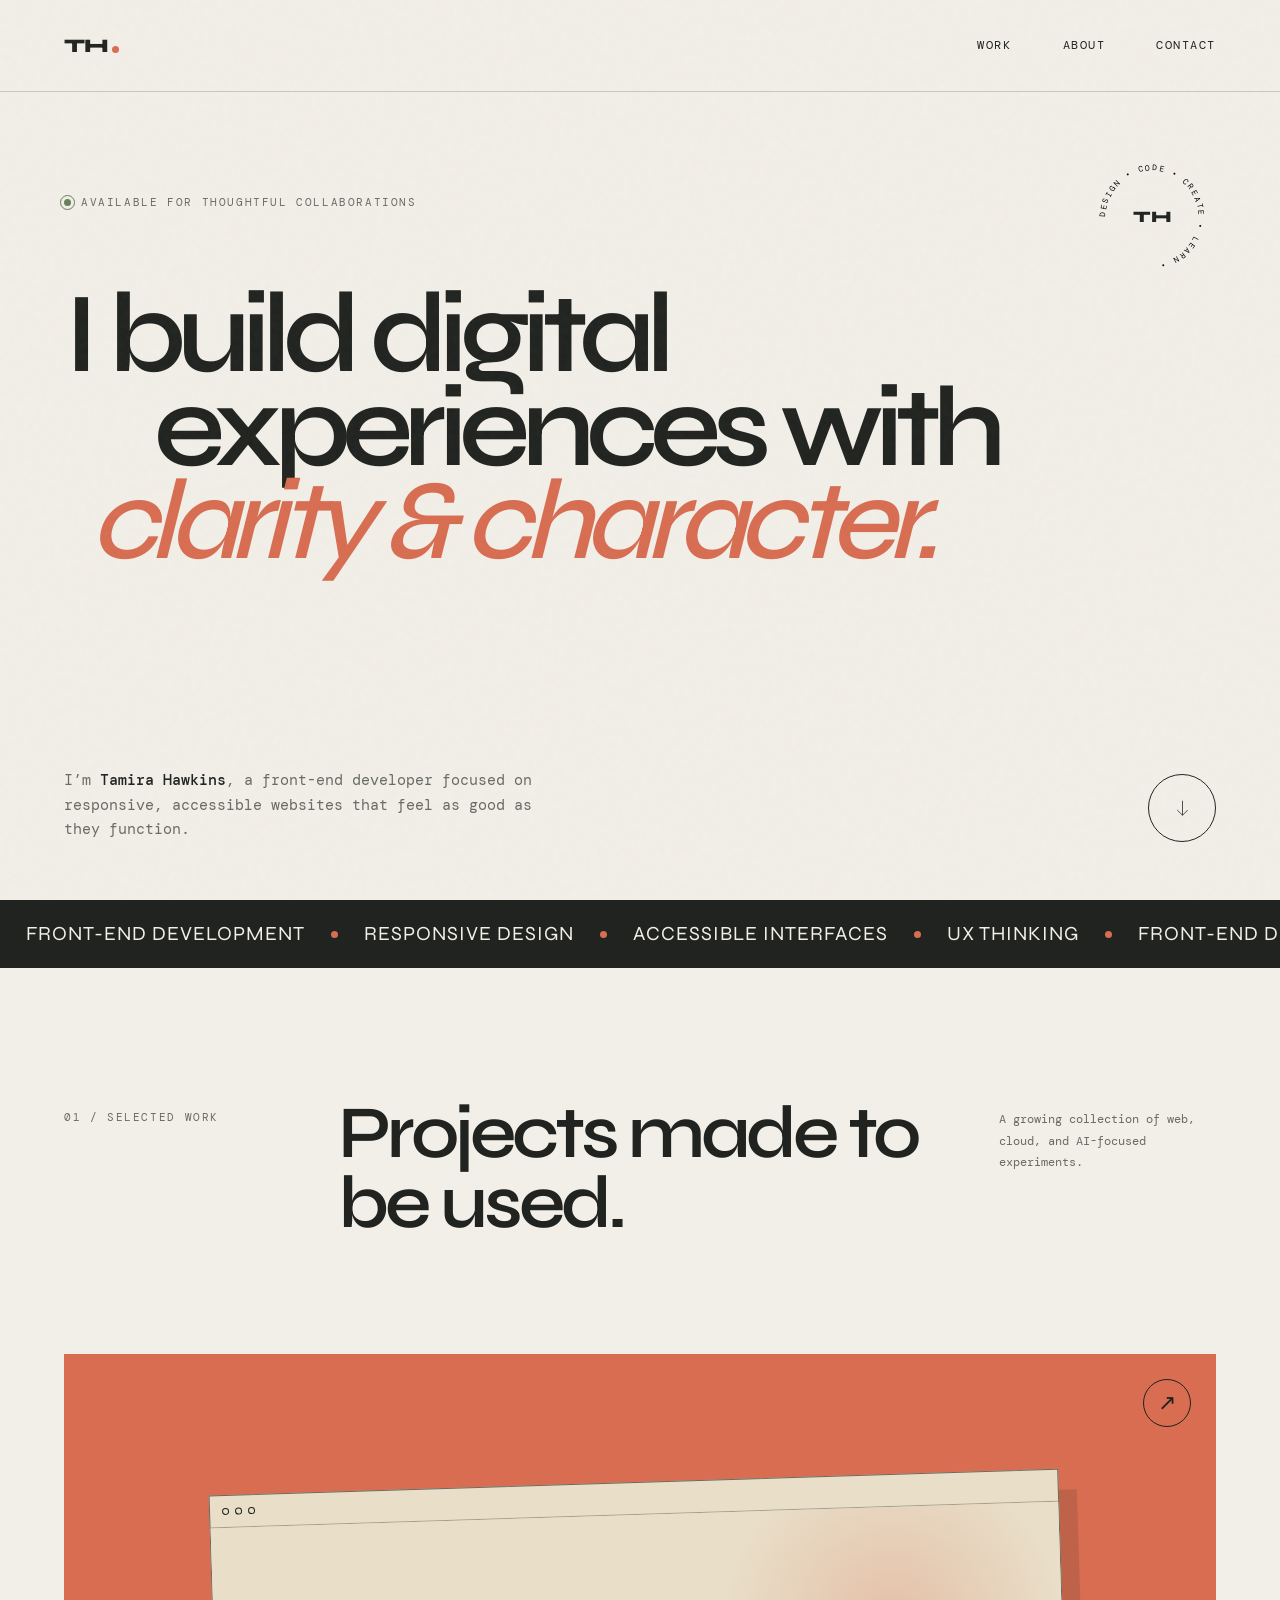
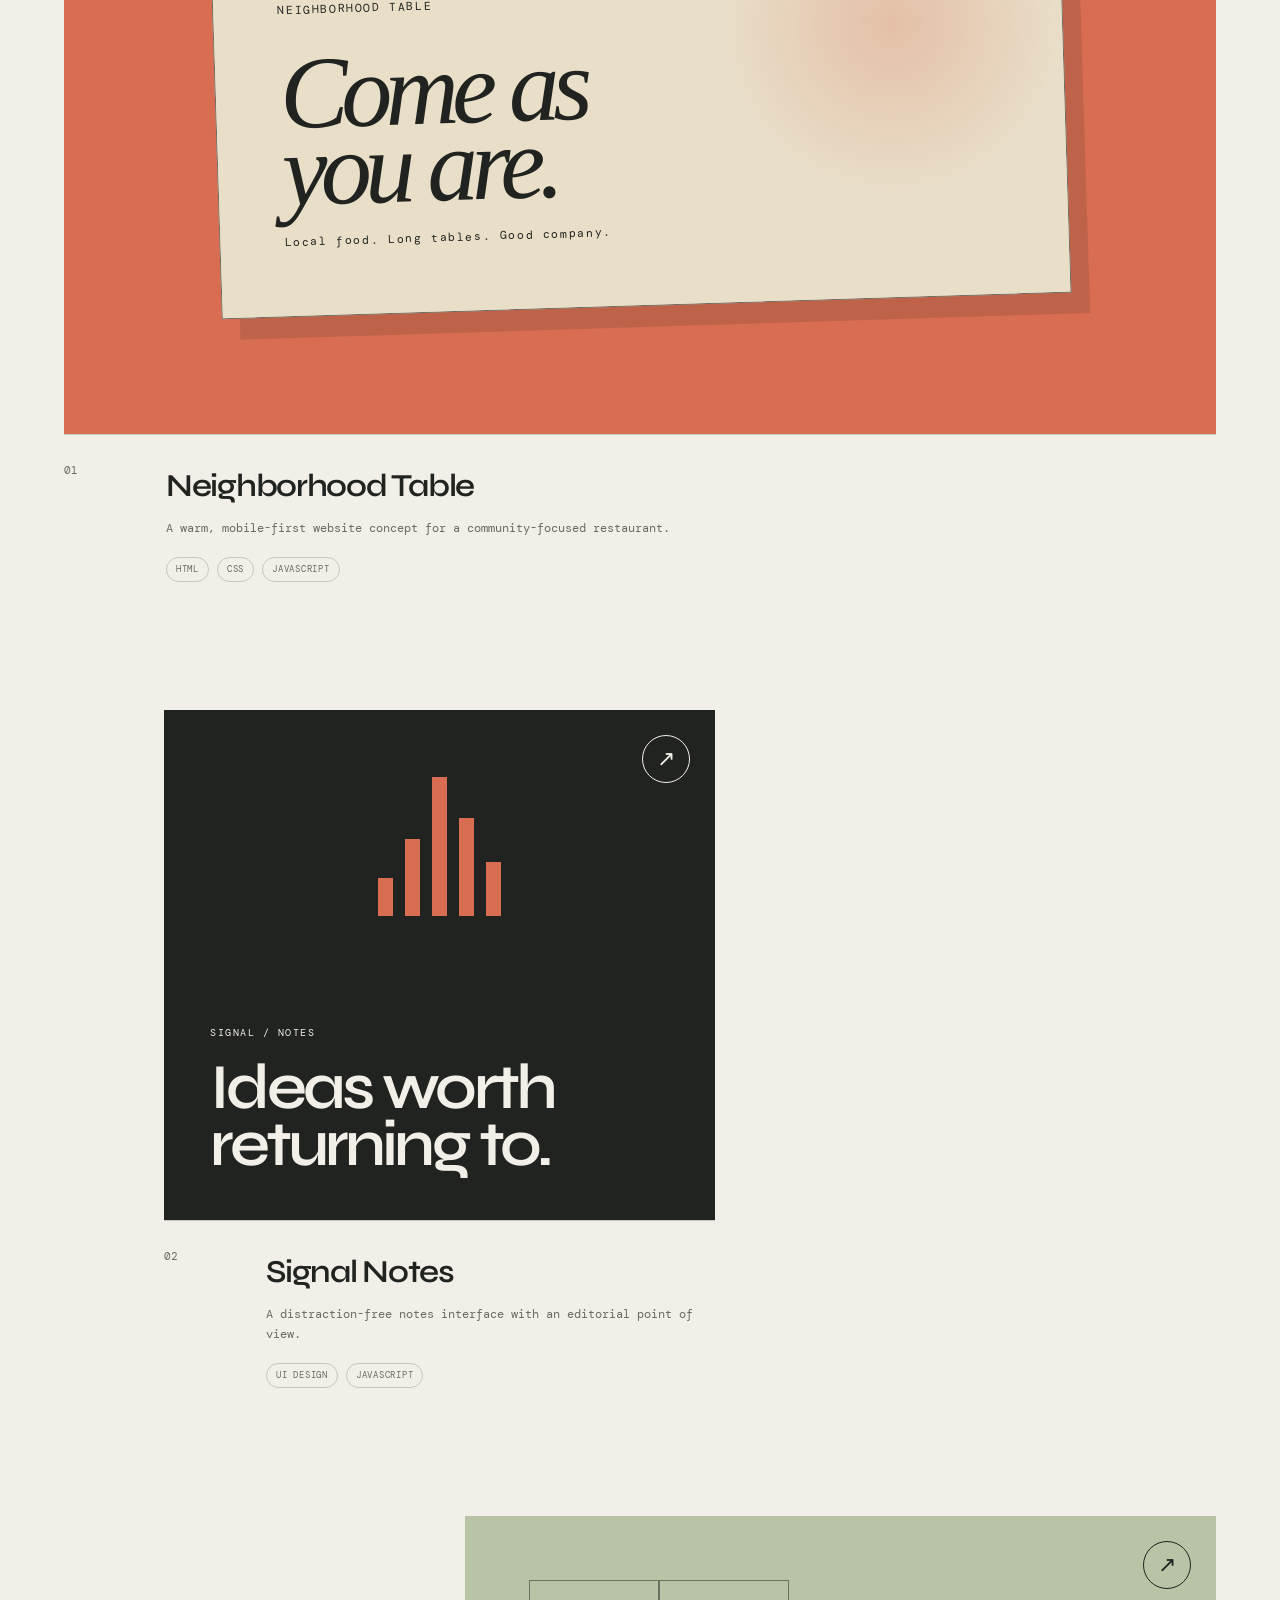
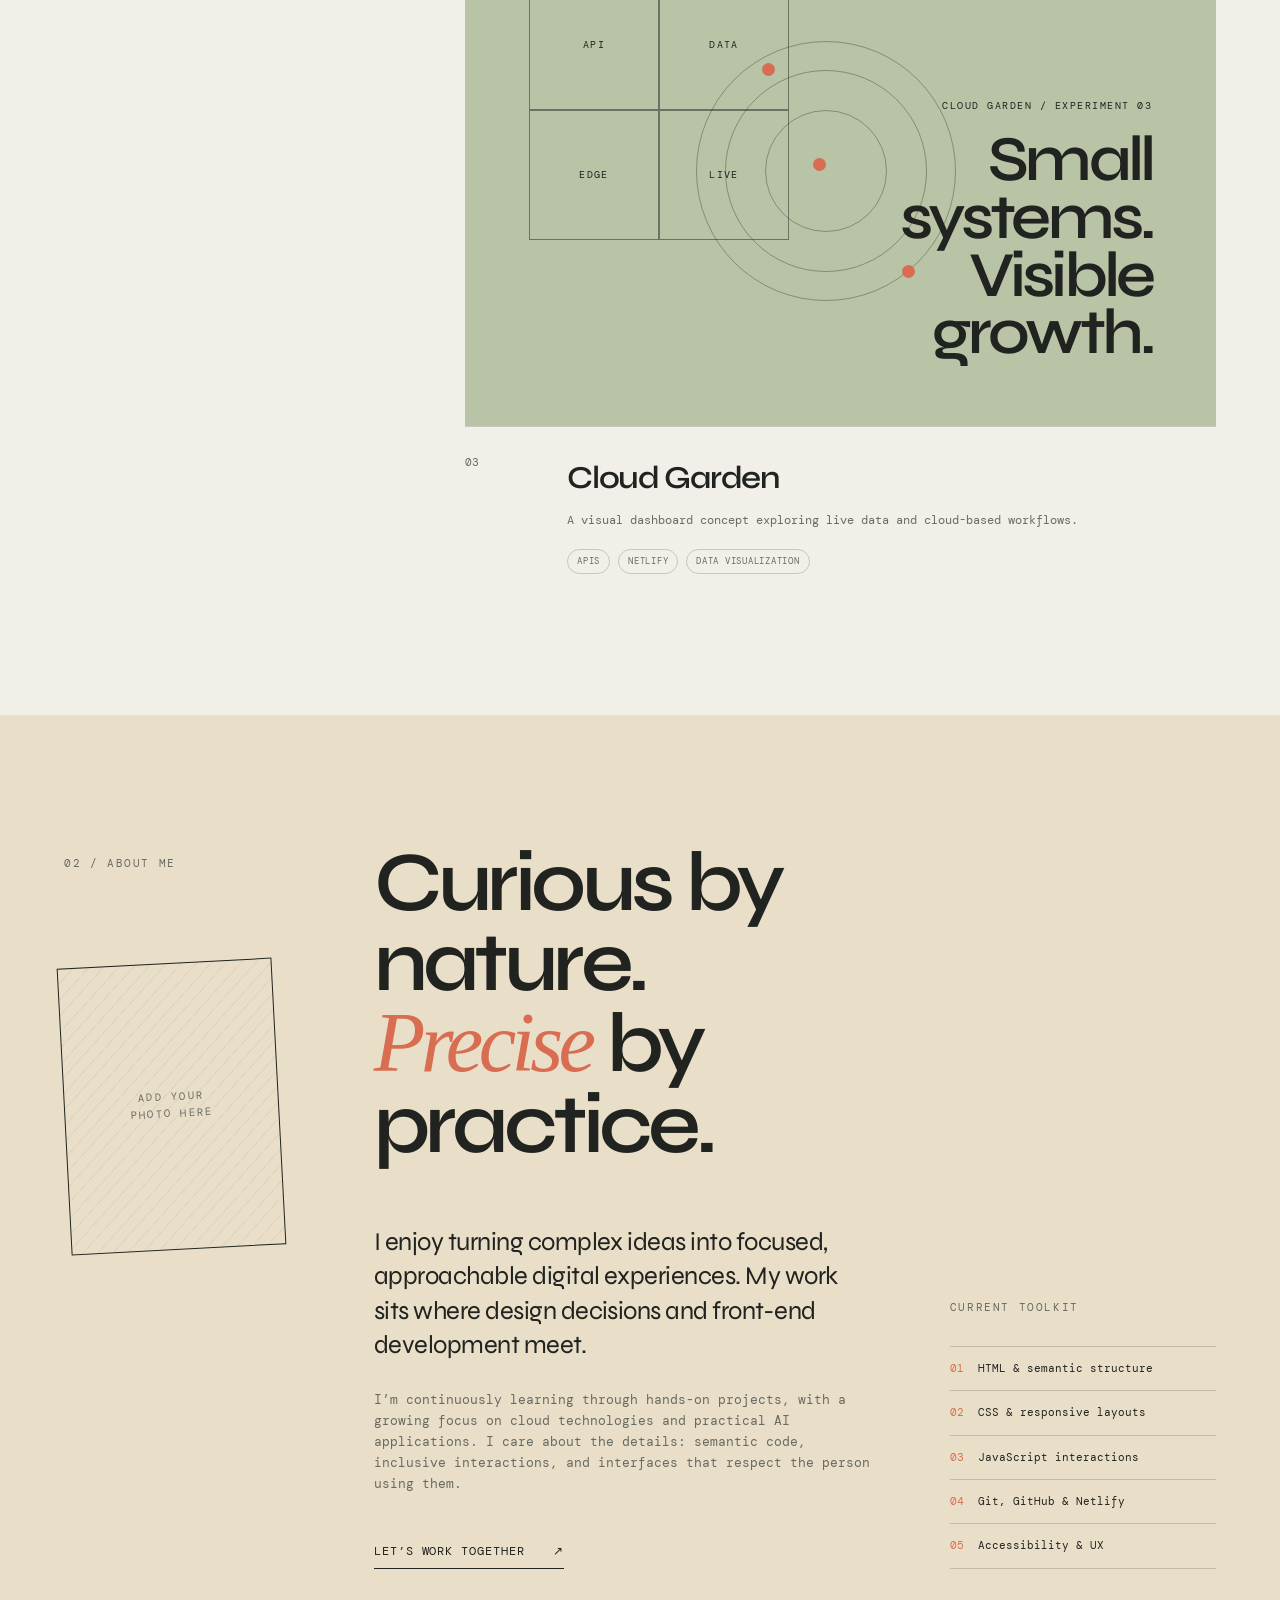
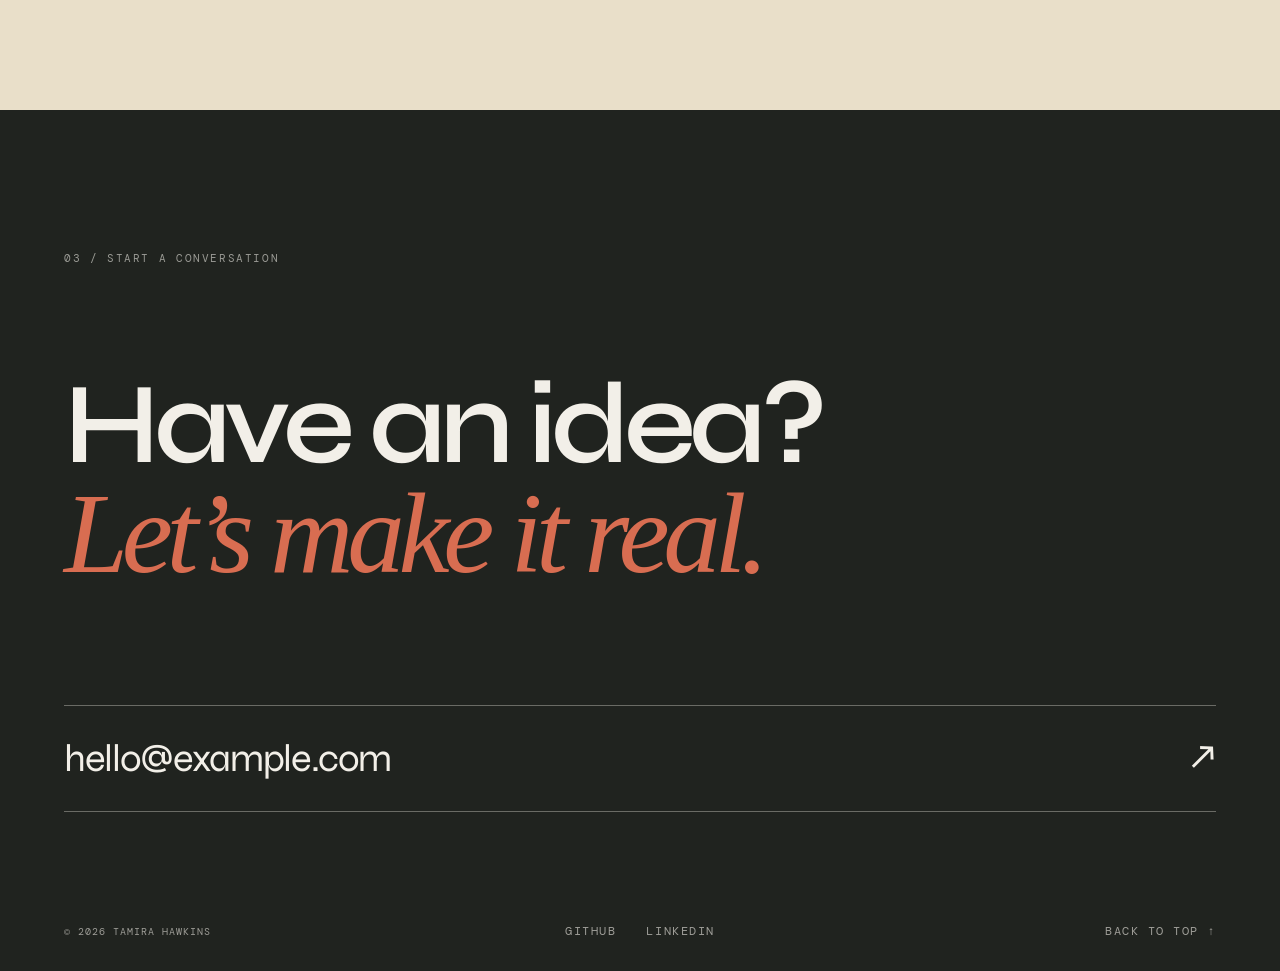
==== index.html @ 81eadfbe "Open portfolio website and add to Git repo for Netlify deployment (6a591964fdd14a66e101f13e)" ====
<!doctype html>
<html lang="en">
  <head>
    <meta charset="UTF-8" />
    <meta name="viewport" content="width=device-width, initial-scale=1.0" />
    <meta
      name="description"
      content="The portfolio of Tamira Hawkins, a front-end developer creating thoughtful and accessible digital experiences."
    />
    <title>Tamira Hawkins — Front-End Developer</title>
    <link rel="preconnect" href="https://fonts.googleapis.com" />
    <link rel="preconnect" href="https://fonts.gstatic.com" crossorigin />
    <link
      href="https://fonts.googleapis.com/css2?family=DM+Mono:wght@300;400;500&family=Syne:wght@500;600;700;800&display=swap"
      rel="stylesheet"
    />
    <link rel="stylesheet" href="styles.css" />
    <script src="script.js" defer></script>
  </head>
  <body>
    <a class="skip-link" href="#main-content">Skip to content</a>

    <div class="page-noise" aria-hidden="true"></div>
    <header class="site-header">
      <a class="brand" href="#top" aria-label="Tamira Hawkins, home">
        <span>TH</span>
        <span class="brand-dot"></span>
      </a>

      <button class="menu-toggle" type="button" aria-expanded="false" aria-controls="site-nav">
        <span class="sr-only">Toggle navigation</span>
        <span></span>
        <span></span>
      </button>

      <nav class="site-nav" id="site-nav" aria-label="Main navigation">
        <a href="#work">Work</a>
        <a href="#about">About</a>
        <a href="#contact">Contact</a>
      </nav>
    </header>

    <main id="main-content">
      <section class="hero" id="top" aria-labelledby="hero-title">
        <div class="hero-kicker reveal">
          <span class="status-dot" aria-hidden="true"></span>
          Available for thoughtful collaborations
        </div>

        <h1 id="hero-title" class="hero-title reveal">
          I build digital
          <span class="title-shift">experiences with</span>
          <span class="title-accent">clarity &amp; character.</span>
        </h1>

        <div class="hero-footer reveal">
          <p>
            I’m <strong>Tamira Hawkins</strong>, a front-end developer focused on responsive,
            accessible websites that feel as good as they function.
          </p>
          <a class="circle-link" href="#work" aria-label="View selected work">
            <svg viewBox="0 0 48 48" aria-hidden="true">
              <path d="M24 9v28M14 27l10 10 10-10" />
            </svg>
          </a>
        </div>

        <div class="hero-stamp" aria-hidden="true">
          <svg viewBox="0 0 160 160">
            <defs>
              <path id="stamp-path" d="M80,80 m-58,0 a58,58 0 1,1 116,0 a58,58 0 1,1 -116,0" />
            </defs>
            <text>
              <textPath href="#stamp-path">DESIGN • CODE • CREATE • LEARN • </textPath>
            </text>
          </svg>
          <span>TH</span>
        </div>
      </section>

      <section class="marquee" aria-label="Areas of expertise">
        <div class="marquee-track">
          <span>Front-End Development</span><i></i>
          <span>Responsive Design</span><i></i>
          <span>Accessible Interfaces</span><i></i>
          <span>UX Thinking</span><i></i>
          <span>Front-End Development</span><i></i>
          <span>Responsive Design</span><i></i>
          <span>Accessible Interfaces</span><i></i>
          <span>UX Thinking</span><i></i>
        </div>
      </section>

      <section class="work section-shell" id="work" aria-labelledby="work-title">
        <div class="section-heading reveal">
          <p class="eyebrow">01 / Selected work</p>
          <h2 id="work-title">Projects made to be used.</h2>
          <p class="section-note">A growing collection of web, cloud, and AI-focused experiments.</p>
        </div>

        <div class="project-list">
          <article class="project project-featured reveal">
            <a class="project-visual project-visual-coral" href="#" aria-label="View Neighborhood Table project">
              <div class="mock-browser">
                <div class="browser-bar"><i></i><i></i><i></i></div>
                <div class="mock-content restaurant-ui">
                  <p>NEIGHBORHOOD TABLE</p>
                  <div class="restaurant-title">Come as<br />you are.</div>
                  <span>Local food. Long tables. Good company.</span>
                </div>
              </div>
              <span class="project-arrow" aria-hidden="true">↗</span>
            </a>
            <div class="project-info">
              <p class="project-number">01</p>
              <div>
                <h3>Neighborhood Table</h3>
                <p>A warm, mobile-first website concept for a community-focused restaurant.</p>
                <ul class="project-tags" aria-label="Technologies used">
                  <li>HTML</li>
                  <li>CSS</li>
                  <li>JavaScript</li>
                </ul>
              </div>
            </div>
          </article>

          <article class="project project-narrow reveal">
            <a class="project-visual project-visual-ink" href="#" aria-label="View Signal Notes project">
              <div class="signal-mark" aria-hidden="true">
                <span></span><span></span><span></span><span></span><span></span>
              </div>
              <div class="signal-copy">
                <small>SIGNAL / NOTES</small>
                <strong>Ideas worth<br />returning to.</strong>
              </div>
              <span class="project-arrow" aria-hidden="true">↗</span>
            </a>
            <div class="project-info">
              <p class="project-number">02</p>
              <div>
                <h3>Signal Notes</h3>
                <p>A distraction-free notes interface with an editorial point of view.</p>
                <ul class="project-tags" aria-label="Technologies used">
                  <li>UI Design</li>
                  <li>JavaScript</li>
                </ul>
              </div>
            </div>
          </article>

          <article class="project project-wide reveal">
            <a class="project-visual project-visual-sage" href="#" aria-label="View Cloud Garden project">
              <div class="cloud-grid" aria-hidden="true">
                <span>API</span><span>DATA</span><span>EDGE</span><span>LIVE</span>
              </div>
              <div class="cloud-orbit" aria-hidden="true"><i></i><i></i><i></i></div>
              <div class="cloud-copy">
                <small>CLOUD GARDEN / EXPERIMENT 03</small>
                <strong>Small systems.<br />Visible growth.</strong>
              </div>
              <span class="project-arrow" aria-hidden="true">↗</span>
            </a>
            <div class="project-info">
              <p class="project-number">03</p>
              <div>
                <h3>Cloud Garden</h3>
                <p>A visual dashboard concept exploring live data and cloud-based workflows.</p>
                <ul class="project-tags" aria-label="Technologies used">
                  <li>APIs</li>
                  <li>Netlify</li>
                  <li>Data Visualization</li>
                </ul>
              </div>
            </div>
          </article>
        </div>
      </section>

      <section class="about section-shell" id="about" aria-labelledby="about-title">
        <div class="about-label reveal">
          <p class="eyebrow">02 / About me</p>
          <div class="portrait-placeholder" role="img" aria-label="A decorative placeholder for your portrait">
            <span>Add your<br />photo here</span>
          </div>
        </div>

        <div class="about-copy reveal">
          <h2 id="about-title">Curious by nature.<br /><em>Precise</em> by practice.</h2>
          <p class="about-lead">
            I enjoy turning complex ideas into focused, approachable digital experiences. My work
            sits where design decisions and front-end development meet.
          </p>
          <p>
            I’m continuously learning through hands-on projects, with a growing focus on cloud
            technologies and practical AI applications. I care about the details: semantic code,
            inclusive interactions, and interfaces that respect the person using them.
          </p>
          <a class="text-link" href="mailto:hello@example.com">Let’s work together <span>↗</span></a>
        </div>

        <div class="skills reveal">
          <p class="eyebrow">Current toolkit</p>
          <ul>
            <li><span>01</span> HTML &amp; semantic structure</li>
            <li><span>02</span> CSS &amp; responsive layouts</li>
            <li><span>03</span> JavaScript interactions</li>
            <li><span>04</span> Git, GitHub &amp; Netlify</li>
            <li><span>05</span> Accessibility &amp; UX</li>
          </ul>
        </div>
      </section>

      <section class="contact" id="contact" aria-labelledby="contact-title">
        <div class="contact-inner reveal">
          <p class="eyebrow">03 / Start a conversation</p>
          <h2 id="contact-title">Have an idea?<br /><span>Let’s make it real.</span></h2>
          <a class="contact-email" href="mailto:hello@example.com">
            hello@example.com
            <span aria-hidden="true">↗</span>
          </a>
        </div>
        <footer class="site-footer">
          <p>© <span id="current-year">2026</span> Tamira Hawkins</p>
          <div class="social-links">
            <a href="https://github.com/" target="_blank" rel="noreferrer">GitHub</a>
            <a href="https://www.linkedin.com/" target="_blank" rel="noreferrer">LinkedIn</a>
          </div>
          <a href="#top">Back to top ↑</a>
        </footer>
      </section>
    </main>
  </body>
</html>
---- styles.css ----
:root {
  --paper: #f2efe8;
  --ink: #20231f;
  --muted: #686b63;
  --line: rgba(32, 35, 31, 0.2);
  --coral: #d86d51;
  --sage: #b9c3a6;
  --cream: #e9dfc9;
  --mono: "DM Mono", monospace;
  --display: "Syne", sans-serif;
  --header-height: 92px;
}

* {
  box-sizing: border-box;
}

html {
  scroll-behavior: smooth;
}

body {
  margin: 0;
  overflow-x: hidden;
  background: var(--paper);
  color: var(--ink);
  font-family: var(--mono);
  font-size: 16px;
  line-height: 1.6;
}

body.menu-open {
  overflow: hidden;
}

::selection {
  background: var(--coral);
  color: var(--paper);
}

a {
  color: inherit;
}

.page-noise {
  position: fixed;
  z-index: 20;
  inset: 0;
  pointer-events: none;
  opacity: 0.24;
  background-image: url("data:image/svg+xml,%3Csvg viewBox='0 0 180 180' xmlns='http://www.w3.org/2000/svg'%3E%3Cfilter id='n'%3E%3CfeTurbulence type='fractalNoise' baseFrequency='.8' numOctaves='3' stitchTiles='stitch'/%3E%3C/filter%3E%3Crect width='100%25' height='100%25' filter='url(%23n)' opacity='.15'/%3E%3C/svg%3E");
}

.skip-link {
  position: fixed;
  z-index: 100;
  top: 12px;
  left: 12px;
  padding: 10px 14px;
  background: var(--ink);
  color: var(--paper);
  transform: translateY(-160%);
  transition: transform 180ms ease;
}

.skip-link:focus {
  transform: translateY(0);
}

.sr-only {
  position: absolute;
  width: 1px;
  height: 1px;
  padding: 0;
  margin: -1px;
  overflow: hidden;
  clip: rect(0, 0, 0, 0);
  white-space: nowrap;
  border: 0;
}

.site-header {
  position: absolute;
  z-index: 10;
  top: 0;
  left: 0;
  display: flex;
  align-items: center;
  justify-content: space-between;
  width: 100%;
  height: var(--header-height);
  padding: 0 clamp(24px, 5vw, 76px);
  border-bottom: 1px solid var(--line);
}

.brand {
  display: inline-flex;
  align-items: center;
  gap: 4px;
  color: var(--ink);
  font-family: var(--display);
  font-size: 1.2rem;
  font-weight: 800;
  line-height: 1;
  text-decoration: none;
  letter-spacing: -0.06em;
}

.brand-dot {
  width: 7px;
  height: 7px;
  margin-top: 8px;
  border-radius: 50%;
  background: var(--coral);
}

.site-nav {
  display: flex;
  gap: clamp(26px, 4vw, 58px);
}

.site-nav a,
.social-links a,
.site-footer > a {
  position: relative;
  font-size: 0.73rem;
  text-decoration: none;
  text-transform: uppercase;
  letter-spacing: 0.13em;
}

.site-nav a::after,
.social-links a::after,
.site-footer > a::after {
  position: absolute;
  right: 0;
  bottom: -5px;
  left: 0;
  height: 1px;
  background: currentColor;
  content: "";
  transform: scaleX(0);
  transform-origin: right;
  transition: transform 260ms ease;
}

.site-nav a:hover::after,
.site-nav a:focus-visible::after,
.social-links a:hover::after,
.social-links a:focus-visible::after,
.site-footer > a:hover::after,
.site-footer > a:focus-visible::after {
  transform: scaleX(1);
  transform-origin: left;
}

.menu-toggle {
  display: none;
}

.hero {
  position: relative;
  display: flex;
  flex-direction: column;
  min-height: min(900px, 100vh);
  padding: calc(var(--header-height) + clamp(54px, 8vw, 110px)) clamp(24px, 5vw, 76px) 58px;
}

.hero-kicker,
.eyebrow {
  display: flex;
  align-items: center;
  gap: 10px;
  margin: 0;
  color: var(--muted);
  font-size: 0.67rem;
  text-transform: uppercase;
  letter-spacing: 0.15em;
}

.status-dot {
  position: relative;
  width: 7px;
  height: 7px;
  border-radius: 50%;
  background: #66805a;
}

.status-dot::after {
  position: absolute;
  inset: -4px;
  border: 1px solid #66805a;
  border-radius: inherit;
  content: "";
  animation: pulse 2.4s ease-out infinite;
}

.hero-title {
  max-width: 1220px;
  margin: clamp(42px, 6vw, 80px) 0 0;
  font-family: var(--display);
  font-size: clamp(3.3rem, 8.9vw, 9.6rem);
  font-weight: 600;
  line-height: 0.82;
  letter-spacing: -0.075em;
}

.hero-title span {
  display: block;
}

.title-shift {
  margin-left: clamp(0px, 7vw, 110px);
}

.hero-title .title-accent {
  margin-left: clamp(0px, 2vw, 30px);
  color: var(--coral);
  font-weight: 500;
  font-style: italic;
}

.hero-footer {
  display: grid;
  grid-template-columns: minmax(280px, 500px) auto;
  align-items: end;
  justify-content: space-between;
  gap: 30px;
  margin-top: auto;
  padding-top: 70px;
}

.hero-footer p {
  margin: 0;
  color: var(--muted);
  font-size: clamp(0.86rem, 1.2vw, 1rem);
}

.hero-footer strong {
  color: var(--ink);
  font-weight: 500;
}

.circle-link {
  display: grid;
  width: 68px;
  height: 68px;
  border: 1px solid var(--ink);
  border-radius: 50%;
  place-items: center;
  transition: background 220ms ease, color 220ms ease, transform 220ms ease;
}

.circle-link:hover,
.circle-link:focus-visible {
  background: var(--ink);
  color: var(--paper);
  transform: translateY(4px);
}

.circle-link svg {
  width: 25px;
  fill: none;
  stroke: currentColor;
  stroke-width: 1.5;
}

.hero-stamp {
  position: absolute;
  top: 17%;
  right: 5%;
  display: grid;
  width: clamp(88px, 10vw, 144px);
  aspect-ratio: 1;
  place-items: center;
}

.hero-stamp svg {
  position: absolute;
  inset: 0;
  width: 100%;
  overflow: visible;
  animation: spin 18s linear infinite;
}

.hero-stamp text {
  font-family: var(--mono);
  font-size: 10px;
  letter-spacing: 2px;
}

.hero-stamp > span {
  font-family: var(--display);
  font-weight: 800;
}

.marquee {
  overflow: hidden;
  border-top: 1px solid var(--ink);
  border-bottom: 1px solid var(--ink);
  background: var(--ink);
  color: var(--paper);
}

.marquee-track {
  display: flex;
  align-items: center;
  width: max-content;
  padding: 17px 0;
  animation: marquee 30s linear infinite;
}

.marquee-track span {
  padding: 0 26px;
  font-family: var(--display);
  font-size: clamp(0.95rem, 1.6vw, 1.25rem);
  text-transform: uppercase;
  letter-spacing: 0.05em;
}

.marquee-track i {
  width: 7px;
  height: 7px;
  border-radius: 50%;
  background: var(--coral);
}

.section-shell {
  padding: clamp(90px, 11vw, 170px) clamp(24px, 5vw, 76px);
}

.section-heading {
  display: grid;
  grid-template-columns: 0.75fr 2fr 0.7fr;
  align-items: start;
  gap: 42px;
  margin-bottom: clamp(65px, 9vw, 130px);
}

.section-heading h2,
.about-copy h2,
.contact h2 {
  margin: -0.15em 0 0;
  font-family: var(--display);
  font-weight: 600;
  line-height: 0.95;
  letter-spacing: -0.055em;
}

.section-heading h2 {
  max-width: 680px;
  font-size: clamp(2.7rem, 5.8vw, 6.3rem);
}

.section-note {
  margin: 0;
  color: var(--muted);
  font-size: 0.78rem;
  line-height: 1.75;
}

.project-list {
  display: grid;
  grid-template-columns: repeat(12, 1fr);
  gap: clamp(70px, 10vw, 150px) clamp(24px, 4vw, 60px);
}

.project {
  grid-column: 1 / 13;
}

.project-narrow {
  grid-column: 2 / 8;
}

.project-wide {
  grid-column: 5 / 13;
}

.project-visual {
  position: relative;
  display: block;
  min-height: 510px;
  overflow: hidden;
  color: var(--ink);
  text-decoration: none;
}

.project-featured .project-visual {
  min-height: min(680px, 64vw);
}

.project-visual-coral {
  display: grid;
  padding: clamp(28px, 7vw, 100px);
  background: var(--coral);
  place-items: center;
}

.mock-browser {
  width: min(90%, 850px);
  border: 1px solid rgba(32, 35, 31, 0.62);
  background: var(--cream);
  box-shadow: 18px 21px 0 rgba(32, 35, 31, 0.14);
  transform: rotate(-1.8deg);
  transition: transform 500ms cubic-bezier(0.2, 0.7, 0.2, 1), box-shadow 500ms ease;
}

.project-visual:hover .mock-browser {
  box-shadow: 9px 12px 0 rgba(32, 35, 31, 0.2);
  transform: rotate(0deg) scale(1.015);
}

.browser-bar {
  display: flex;
  gap: 6px;
  padding: 12px;
  border-bottom: 1px solid rgba(32, 35, 31, 0.35);
}

.browser-bar i {
  width: 7px;
  height: 7px;
  border: 1px solid var(--ink);
  border-radius: 50%;
}

.restaurant-ui {
  display: flex;
  flex-direction: column;
  min-height: 390px;
  padding: clamp(26px, 5vw, 70px);
  background: radial-gradient(circle at 80% 30%, rgba(216, 109, 81, 0.28), transparent 24%), var(--cream);
}

.restaurant-ui p,
.restaurant-ui span {
  font-size: clamp(0.5rem, 1vw, 0.72rem);
  letter-spacing: 0.14em;
}

.restaurant-title {
  margin: auto 0;
  font-family: Georgia, serif;
  font-size: clamp(3rem, 8vw, 7.5rem);
  font-style: italic;
  line-height: 0.75;
  letter-spacing: -0.07em;
}

.project-arrow {
  position: absolute;
  z-index: 2;
  top: 25px;
  right: 25px;
  display: grid;
  width: 48px;
  height: 48px;
  border: 1px solid currentColor;
  border-radius: 50%;
  font-size: 1.35rem;
  place-items: center;
  transition: transform 250ms ease, background 250ms ease, color 250ms ease;
}

.project-visual:hover .project-arrow {
  background: var(--paper);
  color: var(--ink);
  transform: rotate(45deg);
}

.project-visual-ink {
  display: grid;
  padding: 46px;
  background: var(--ink);
  color: var(--paper);
}

.signal-mark {
  display: flex;
  align-items: flex-end;
  justify-content: center;
  gap: 12px;
  height: 160px;
}

.signal-mark span {
  width: 15px;
  background: var(--coral);
  transform-origin: bottom;
  transition: transform 450ms ease;
}

.signal-mark span:nth-child(1) { height: 24%; }
.signal-mark span:nth-child(2) { height: 48%; }
.signal-mark span:nth-child(3) { height: 87%; }
.signal-mark span:nth-child(4) { height: 61%; }
.signal-mark span:nth-child(5) { height: 34%; }

.project-visual:hover .signal-mark span:nth-child(odd) { transform: scaleY(0.68); }
.project-visual:hover .signal-mark span:nth-child(even) { transform: scaleY(1.15); }

.signal-copy,
.cloud-copy {
  align-self: end;
}

.signal-copy small,
.cloud-copy small {
  display: block;
  margin-bottom: 18px;
  font-size: 0.62rem;
  letter-spacing: 0.15em;
}

.signal-copy strong,
.cloud-copy strong {
  font-family: var(--display);
  font-size: clamp(2.6rem, 5vw, 5.1rem);
  font-weight: 600;
  line-height: 0.9;
  letter-spacing: -0.06em;
}

.project-visual-sage {
  display: grid;
  grid-template-columns: 1fr 1fr;
  padding: clamp(34px, 5vw, 70px);
  background: var(--sage);
}

.cloud-grid {
  display: grid;
  grid-template-columns: repeat(2, minmax(70px, 130px));
  align-self: start;
}

.cloud-grid span {
  display: grid;
  aspect-ratio: 1;
  border: 1px solid rgba(32, 35, 31, 0.5);
  font-size: 0.62rem;
  letter-spacing: 0.14em;
  place-items: center;
}

.cloud-orbit {
  position: absolute;
  top: 50%;
  left: 48%;
  width: 260px;
  aspect-ratio: 1;
  border: 1px solid rgba(32, 35, 31, 0.34);
  border-radius: 50%;
  transform: translate(-50%, -50%);
}

.cloud-orbit::before,
.cloud-orbit::after {
  position: absolute;
  border: 1px solid rgba(32, 35, 31, 0.34);
  border-radius: 50%;
  content: "";
}

.cloud-orbit::before { inset: 28px; }
.cloud-orbit::after { inset: 68px; }

.cloud-orbit i {
  position: absolute;
  width: 13px;
  height: 13px;
  border-radius: 50%;
  background: var(--coral);
}

.cloud-orbit i:nth-child(1) { top: 21px; left: 65px; }
.cloud-orbit i:nth-child(2) { right: 40px; bottom: 22px; }
.cloud-orbit i:nth-child(3) { top: 116px; left: 116px; }

.cloud-copy {
  z-index: 1;
  grid-column: 2;
  text-align: right;
}

.project-info {
  display: grid;
  grid-template-columns: 80px minmax(0, 620px);
  gap: 22px;
  padding-top: 25px;
  border-top: 1px solid var(--line);
}

.project-number {
  margin: 2px 0 0;
  color: var(--muted);
  font-size: 0.68rem;
}

.project-info h3 {
  margin: 0 0 8px;
  font-family: var(--display);
  font-size: clamp(1.45rem, 2.5vw, 2.15rem);
  font-weight: 600;
  letter-spacing: -0.04em;
}

.project-info > div > p {
  max-width: 540px;
  margin: 0;
  color: var(--muted);
  font-size: 0.78rem;
}

.project-tags {
  display: flex;
  flex-wrap: wrap;
  gap: 8px;
  padding: 0;
  margin: 18px 0 0;
  list-style: none;
}

.project-tags li {
  padding: 4px 9px;
  border: 1px solid var(--line);
  border-radius: 30px;
  color: var(--muted);
  font-size: 0.58rem;
  text-transform: uppercase;
  letter-spacing: 0.08em;
}

.about {
  display: grid;
  grid-template-columns: 0.7fr 1.5fr 0.8fr;
  gap: clamp(35px, 6vw, 95px);
  background: var(--cream);
}

.portrait-placeholder {
  display: grid;
  max-width: 215px;
  aspect-ratio: 3 / 4;
  margin-top: 90px;
  border: 1px solid var(--ink);
  background: repeating-linear-gradient(135deg, transparent, transparent 10px, rgba(32, 35, 31, 0.06) 10px, rgba(32, 35, 31, 0.06) 11px);
  color: var(--muted);
  font-size: 0.66rem;
  text-align: center;
  text-transform: uppercase;
  letter-spacing: 0.12em;
  place-items: center;
  transform: rotate(-3deg);
}

.portrait {
  display: block;
  width: 100%;
  max-width: 320px;
  aspect-ratio: 3 / 4;
  margin-top: 90px;
  object-fit: cover;
  filter: saturate(0.75) contrast(1.05);
  transform: rotate(-3deg);
}

.about-copy h2 {
  font-size: clamp(3rem, 6.6vw, 7.4rem);
}

.about-copy h2 em {
  color: var(--coral);
  font-family: Georgia, serif;
  font-weight: 400;
}

.about-copy > p {
  max-width: 680px;
  color: var(--muted);
  font-size: 0.82rem;
}

.about-copy .about-lead {
  margin-top: 60px;
  color: var(--ink);
  font-family: var(--display);
  font-size: clamp(1.25rem, 2vw, 1.75rem);
  line-height: 1.35;
  letter-spacing: -0.02em;
}

.text-link {
  display: inline-flex;
  align-items: center;
  gap: 28px;
  margin-top: 35px;
  padding-bottom: 7px;
  border-bottom: 1px solid currentColor;
  font-size: 0.75rem;
  text-decoration: none;
  text-transform: uppercase;
  letter-spacing: 0.08em;
}

.text-link span {
  transition: transform 220ms ease;
}

.text-link:hover span {
  transform: translate(4px, -4px);
}

.skills {
  align-self: end;
}

.skills ul {
  padding: 0;
  margin: 30px 0 0;
  border-top: 1px solid var(--line);
  list-style: none;
}

.skills li {
  display: flex;
  gap: 14px;
  padding: 13px 0;
  border-bottom: 1px solid var(--line);
  font-size: 0.68rem;
}

.skills li span {
  color: var(--coral);
}

.contact {
  padding: clamp(90px, 11vw, 150px) clamp(24px, 5vw, 76px) 30px;
  background: var(--ink);
  color: var(--paper);
}

.contact .eyebrow {
  color: rgba(242, 239, 232, 0.58);
}

.contact h2 {
  margin-top: clamp(55px, 8vw, 105px);
  font-size: clamp(3.7rem, 9vw, 10rem);
}

.contact h2 span {
  color: var(--coral);
  font-family: Georgia, serif;
  font-weight: 400;
  font-style: italic;
}

.contact-email {
  display: flex;
  align-items: center;
  justify-content: space-between;
  gap: 30px;
  margin-top: clamp(60px, 9vw, 120px);
  padding: 22px 0;
  border-top: 1px solid rgba(242, 239, 232, 0.35);
  border-bottom: 1px solid rgba(242, 239, 232, 0.35);
  font-family: var(--display);
  font-size: clamp(1.25rem, 3vw, 3.25rem);
  text-decoration: none;
  letter-spacing: -0.035em;
  transition: color 220ms ease, padding 220ms ease;
}

.contact-email:hover,
.contact-email:focus-visible {
  padding-right: 10px;
  padding-left: 10px;
  color: var(--coral);
}

.site-footer {
  display: grid;
  grid-template-columns: 1fr auto 1fr;
  align-items: center;
  gap: 25px;
  margin-top: 110px;
  color: rgba(242, 239, 232, 0.6);
  font-size: 0.63rem;
  text-transform: uppercase;
  letter-spacing: 0.1em;
}

.site-footer p {
  margin: 0;
}

.social-links {
  display: flex;
  gap: 30px;
}

.site-footer > a {
  justify-self: end;
}

.reveal {
  opacity: 0;
  transform: translateY(25px);
  transition: opacity 700ms ease, transform 700ms cubic-bezier(0.22, 1, 0.36, 1);
}

.reveal.is-visible {
  opacity: 1;
  transform: translateY(0);
}

.hero .reveal:nth-child(2) { transition-delay: 100ms; }
.hero .reveal:nth-child(3) { transition-delay: 220ms; }

@keyframes pulse {
  0% { opacity: 0.8; transform: scale(0.6); }
  70%, 100% { opacity: 0; transform: scale(1.8); }
}

@keyframes spin {
  to { transform: rotate(360deg); }
}

@keyframes marquee {
  to { transform: translateX(-50%); }
}

@media (max-width: 900px) {
  .section-heading {
    grid-template-columns: 1fr 2fr;
  }

  .section-note {
    grid-column: 2;
  }

  .project-narrow,
  .project-wide {
    grid-column: 1 / 13;
  }

  .project-visual {
    min-height: 480px;
  }

  .about {
    grid-template-columns: 0.7fr 2fr;
  }

  .skills {
    grid-column: 2;
  }
}

@media (max-width: 680px) {
  :root {
    --header-height: 72px;
  }

  .site-header {
    padding: 0 22px;
  }

  .menu-toggle {
    position: relative;
    z-index: 12;
    display: block;
    width: 40px;
    height: 40px;
    padding: 0;
    border: 0;
    background: transparent;
  }

  .menu-toggle > span:not(.sr-only) {
    position: absolute;
    left: 8px;
    width: 24px;
    height: 1px;
    background: var(--ink);
    transition: transform 250ms ease;
  }

  .menu-toggle > span:nth-child(2) { top: 15px; }
  .menu-toggle > span:nth-child(3) { top: 24px; }
  .menu-toggle[aria-expanded="true"] > span:nth-child(2) { transform: translateY(4.5px) rotate(45deg); }
  .menu-toggle[aria-expanded="true"] > span:nth-child(3) { transform: translateY(-4.5px) rotate(-45deg); }

  .site-nav {
    position: fixed;
    z-index: 11;
    inset: 0;
    display: flex;
    flex-direction: column;
    align-items: center;
    justify-content: center;
    gap: 35px;
    background: var(--paper);
    opacity: 0;
    pointer-events: none;
    transform: translateY(-20px);
    transition: opacity 250ms ease, transform 250ms ease;
  }

  .site-nav.is-open {
    opacity: 1;
    pointer-events: auto;
    transform: translateY(0);
  }

  .site-nav a {
    font-family: var(--display);
    font-size: 2.4rem;
    font-weight: 600;
    text-transform: none;
    letter-spacing: -0.04em;
  }

  .hero {
    min-height: 780px;
    padding: 120px 22px 35px;
  }

  .hero-title {
    margin-top: 55px;
    font-size: clamp(3.05rem, 15vw, 5.3rem);
    line-height: 0.87;
  }

  .title-shift,
  .hero-title .title-accent {
    margin-left: 0;
  }

  .hero-footer {
    grid-template-columns: 1fr auto;
    padding-top: 55px;
  }

  .hero-stamp {
    top: 24%;
    right: -28px;
    opacity: 0.55;
  }

  .section-shell {
    padding: 90px 22px;
  }

  .section-heading {
    grid-template-columns: 1fr;
    gap: 25px;
  }

  .section-note {
    grid-column: auto;
  }

  .project-list {
    gap: 85px;
  }

  .project-visual,
  .project-featured .project-visual {
    min-height: 410px;
  }

  .project-visual-coral {
    padding: 22px;
  }

  .mock-browser {
    width: 96%;
  }

  .restaurant-ui {
    min-height: 300px;
  }

  .project-visual-ink,
  .project-visual-sage {
    padding: 28px;
  }

  .project-visual-sage {
    grid-template-columns: 1fr;
  }

  .cloud-grid {
    grid-template-columns: repeat(2, 75px);
  }

  .cloud-orbit {
    left: 64%;
    width: 220px;
  }

  .cloud-copy {
    grid-column: 1;
  }

  .project-info {
    grid-template-columns: 42px 1fr;
  }

  .about {
    grid-template-columns: 1fr;
  }

  .portrait-placeholder {
    max-width: 160px;
    margin: 45px 0 20px auto;
  }

  .portrait {
    max-width: 190px;
    margin: 45px 0 20px auto;
  }

  .skills {
    grid-column: auto;
    margin-top: 30px;
  }

  .contact {
    padding: 90px 22px 28px;
  }

  .contact h2 {
    font-size: clamp(3.5rem, 17vw, 6rem);
  }

  .site-footer {
    grid-template-columns: 1fr 1fr;
  }

  .social-links {
    justify-self: end;
  }

  .site-footer > a {
    display: none;
  }
}

@media (prefers-reduced-motion: reduce) {
  html {
    scroll-behavior: auto;
  }

  *,
  *::before,
  *::after {
    scroll-behavior: auto !important;
    animation-duration: 0.01ms !important;
    animation-iteration-count: 1 !important;
    transition-duration: 0.01ms !important;
  }

  .reveal {
    opacity: 1;
    transform: none;
  }
}
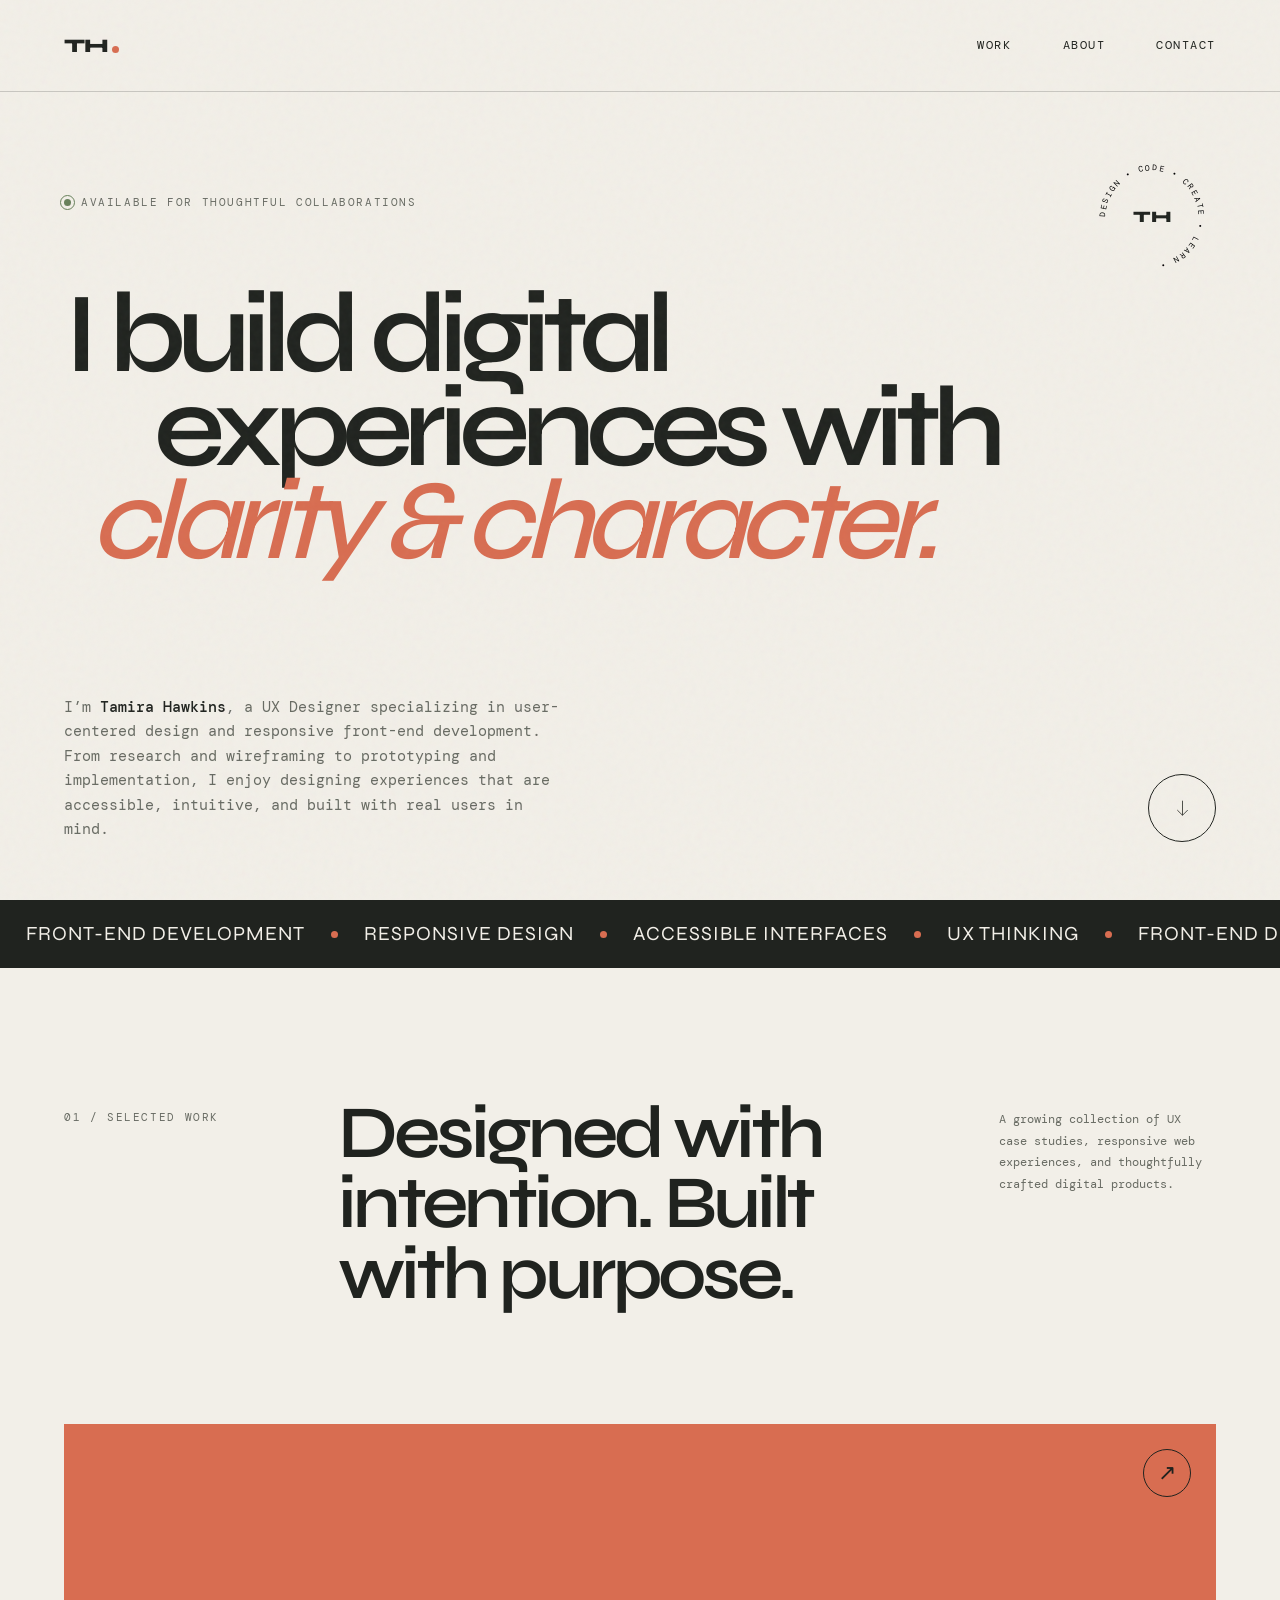
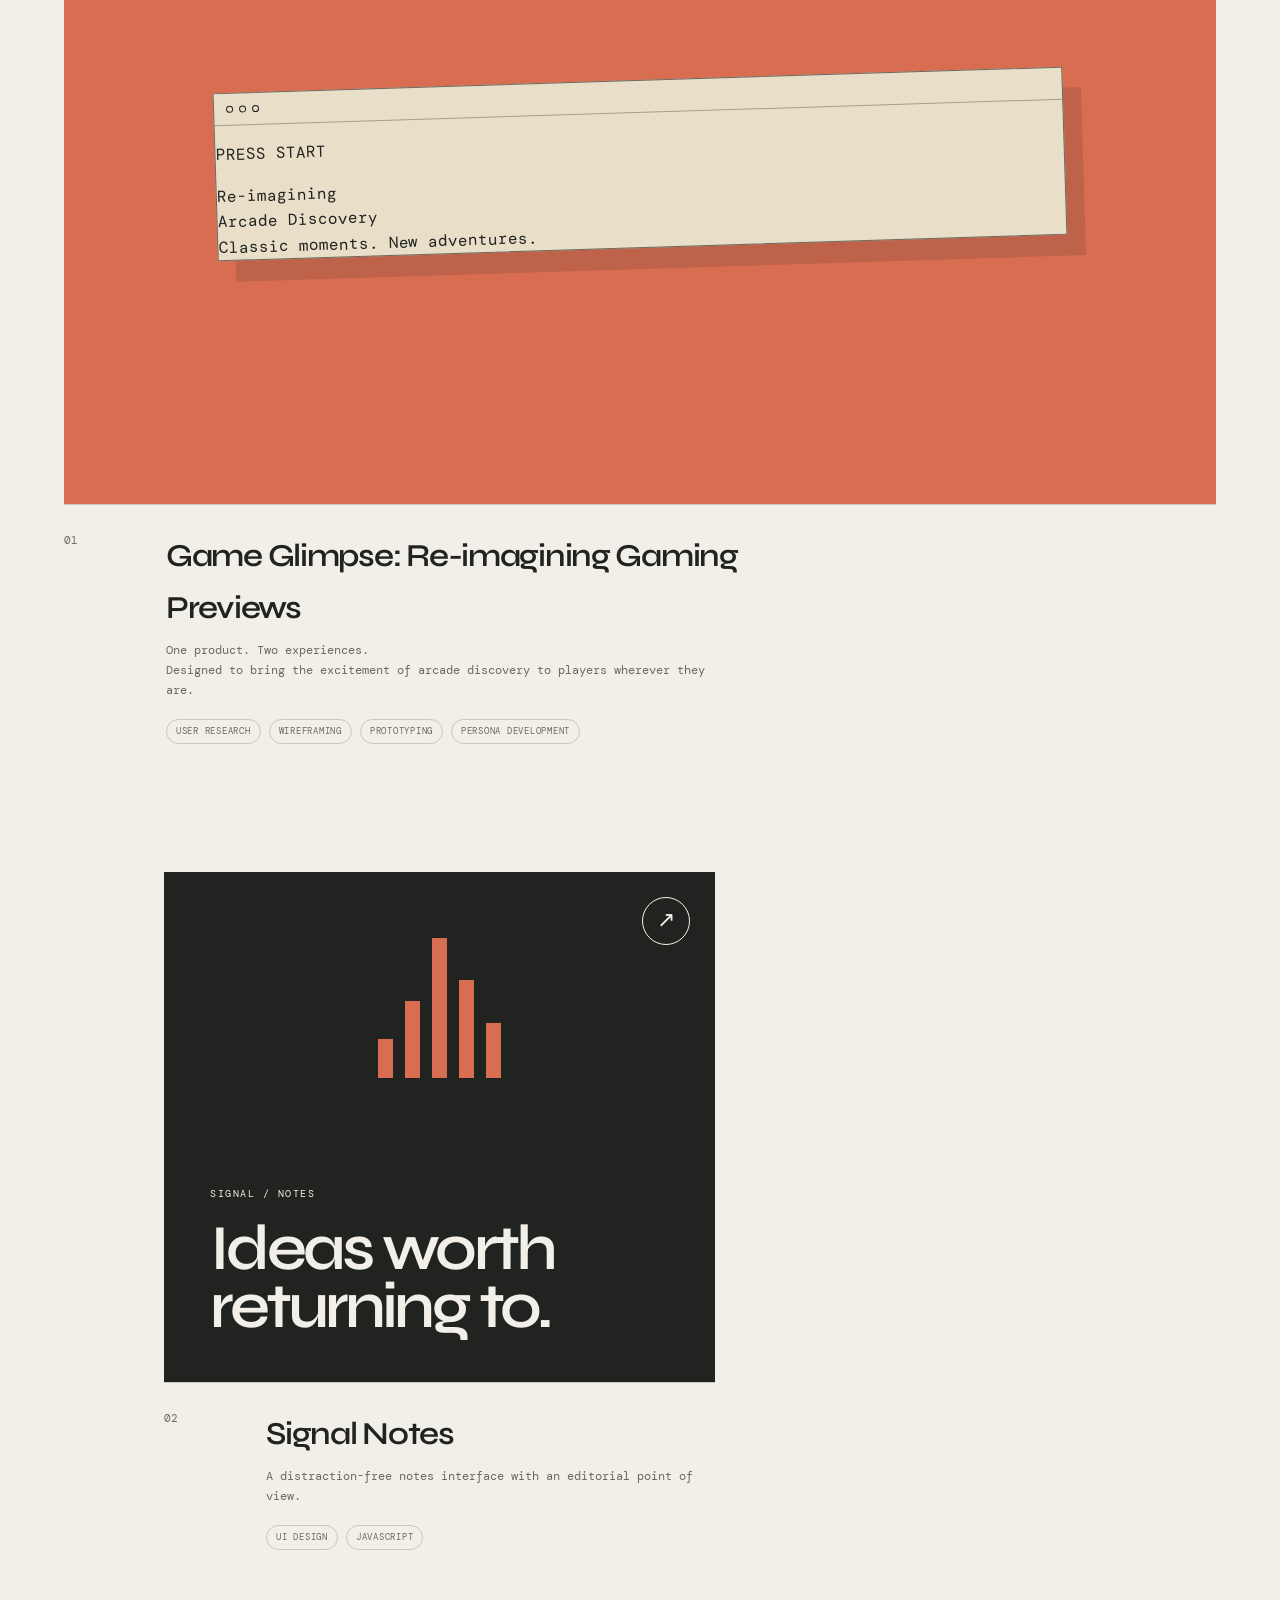
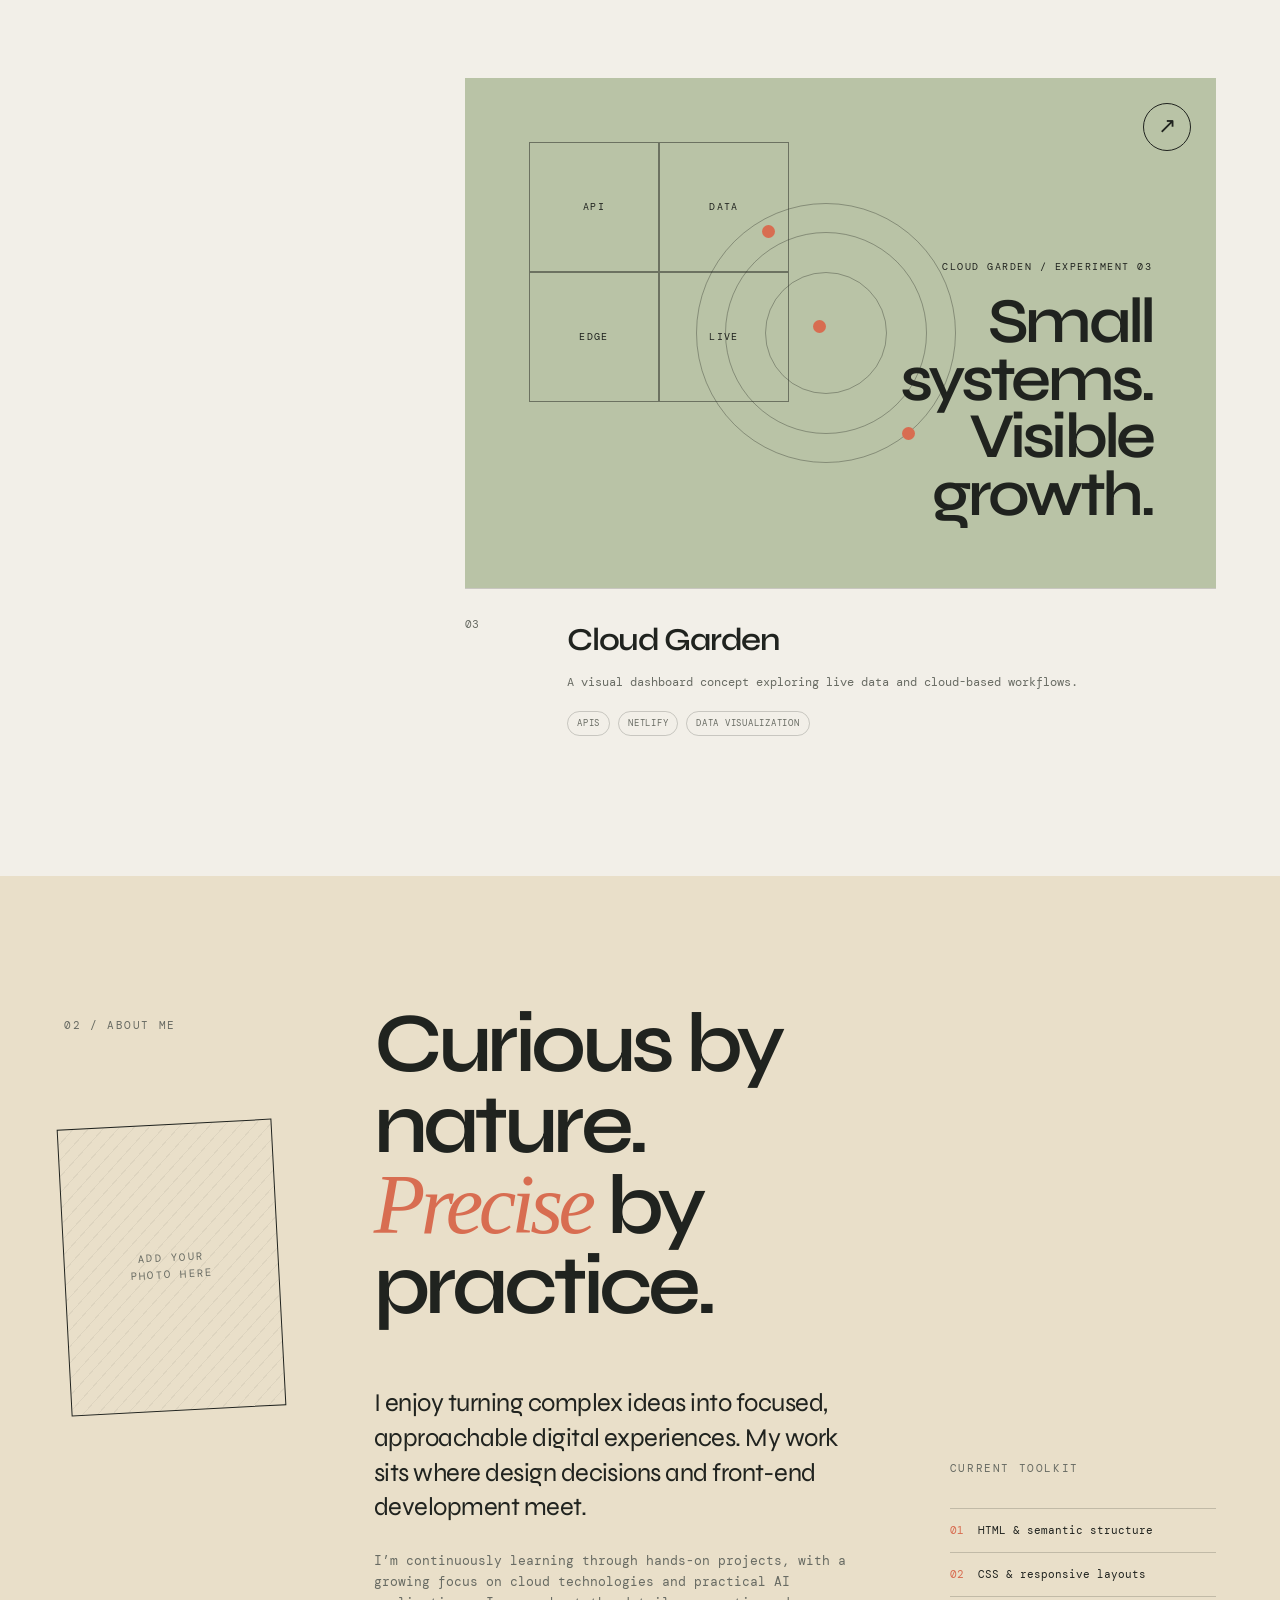
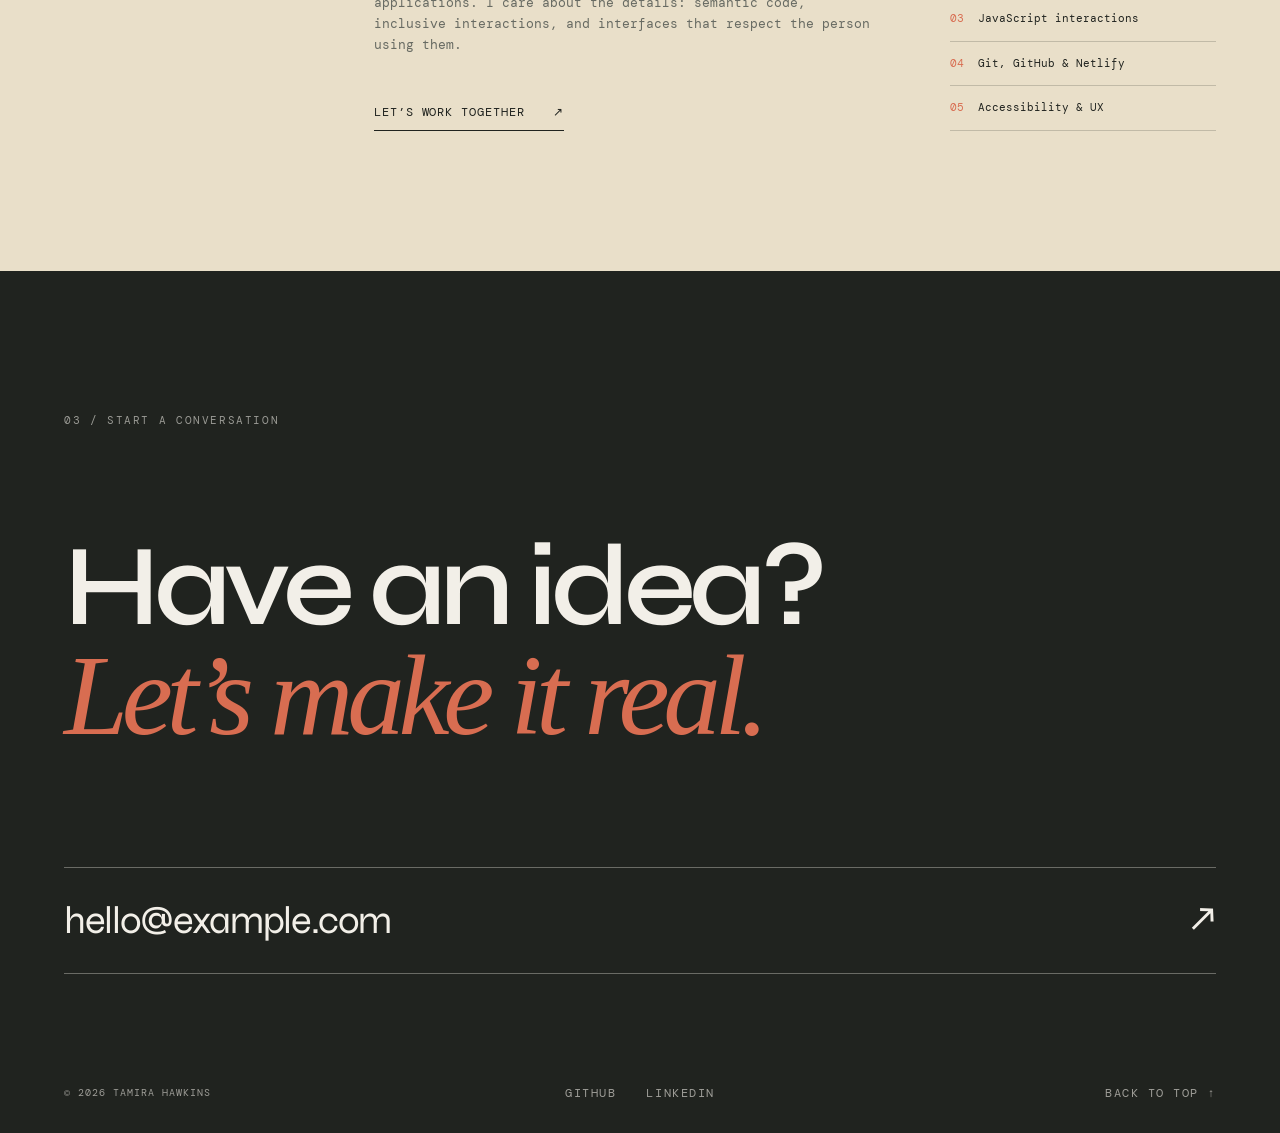
==== commit aa9b76ee: "Update index.html" ====
--- a/index.html
+++ b/index.html
@@ -55,9 +55,9 @@
 
         <div class="hero-footer reveal">
           <p>
-            I’m <strong>Tamira Hawkins</strong>, a front-end developer focused on responsive,
-            accessible websites that feel as good as they function.
-          </p>
+            I’m <strong>Tamira Hawkins</strong>, a UX Designer specializing in user-centered design and responsive front-end development. 
+            From research and wireframing to prototyping and implementation, 
+            I enjoy designing experiences that are accessible, intuitive, and built with real users in mind.</p>
           <a class="circle-link" href="#work" aria-label="View selected work">
             <svg viewBox="0 0 48 48" aria-hidden="true">
               <path d="M24 9v28M14 27l10 10 10-10" />
@@ -94,19 +94,20 @@
       <section class="work section-shell" id="work" aria-labelledby="work-title">
         <div class="section-heading reveal">
           <p class="eyebrow">01 / Selected work</p>
-          <h2 id="work-title">Projects made to be used.</h2>
-          <p class="section-note">A growing collection of web, cloud, and AI-focused experiments.</p>
+          <h2 id="work-title">Designed with intention. Built with purpose.</h2>
+          <p class="section-note">A growing collection of UX case studies, responsive web experiences, 
+            and thoughtfully crafted digital products.</p>
         </div>
 
         <div class="project-list">
           <article class="project project-featured reveal">
-            <a class="project-visual project-visual-coral" href="#" aria-label="View Neighborhood Table project">
+            <a class="project-visual project-visual-coral" href="#" aria-label="View Game Glimpse project">
               <div class="mock-browser">
                 <div class="browser-bar"><i></i><i></i><i></i></div>
-                <div class="mock-content restaurant-ui">
-                  <p>NEIGHBORHOOD TABLE</p>
-                  <div class="restaurant-title">Come as<br />you are.</div>
-                  <span>Local food. Long tables. Good company.</span>
+                <div class="mock-content gaming-ui">
+                  <p>PRESS START</p>
+                  <div class="game-title">Re-imagining<br />Arcade Discovery</div>
+                  <span>Classic moments. New adventures.</span>
                 </div>
               </div>
               <span class="project-arrow" aria-hidden="true">↗</span>
@@ -114,12 +115,14 @@
             <div class="project-info">
               <p class="project-number">01</p>
               <div>
-                <h3>Neighborhood Table</h3>
-                <p>A warm, mobile-first website concept for a community-focused restaurant.</p>
+                <h3>Game Glimpse: Re-imagining Gaming Previews</h3>
+                <p>One product. Two experiences.<br>
+                  Designed to bring the excitement of arcade discovery to players wherever they are.</p>
                 <ul class="project-tags" aria-label="Technologies used">
-                  <li>HTML</li>
-                  <li>CSS</li>
-                  <li>JavaScript</li>
+                  <li>User Research</li>
+                  <li>Wireframing</li>
+                  <li>Prototyping</li>
+                  <li>Persona Development</li>
                 </ul>
               </div>
             </div>
@@ -196,7 +199,7 @@
             technologies and practical AI applications. I care about the details: semantic code,
             inclusive interactions, and interfaces that respect the person using them.
           </p>
-          <a class="text-link" href="mailto:hello@example.com">Let’s work together <span>↗</span></a>
+          <a class="text-link" href="mailto:tamirahawkins97@gmail.com">Let’s work together <span>↗</span></a>
         </div>
 
         <div class="skills reveal">
@@ -215,7 +218,7 @@
         <div class="contact-inner reveal">
           <p class="eyebrow">03 / Start a conversation</p>
           <h2 id="contact-title">Have an idea?<br /><span>Let’s make it real.</span></h2>
-          <a class="contact-email" href="mailto:hello@example.com">
+          <a class="contact-email" href="mailto:tamirahawkins97@gmail.com">
             hello@example.com
             <span aria-hidden="true">↗</span>
           </a>
@@ -223,8 +226,8 @@
         <footer class="site-footer">
           <p>© <span id="current-year">2026</span> Tamira Hawkins</p>
           <div class="social-links">
-            <a href="https://github.com/" target="_blank" rel="noreferrer">GitHub</a>
-            <a href="https://www.linkedin.com/" target="_blank" rel="noreferrer">LinkedIn</a>
+            <a href="https://github.com/tamirahawkins97-ui/my-first-repo.git" target="_blank" rel="noreferrer">GitHub</a>
+            <a href="https://www.linkedin.com/in/tamira-hawkins/" target="_blank" rel="noreferrer">LinkedIn</a>
           </div>
           <a href="#top">Back to top ↑</a>
         </footer>
--- a/styles.css
+++ b/styles.css
@@ -9,6 +9,7 @@
   --mono: "DM Mono", monospace;
   --display: "Syne", sans-serif;
   --header-height: 92px;
+   --paper-accent:#FCEEF2;
 }
 
 * {
@@ -27,6 +28,7 @@
   font-family: var(--mono);
   font-size: 16px;
   line-height: 1.6;
+  border-color: var(--paper-accent);
 }
 
 body.menu-open {
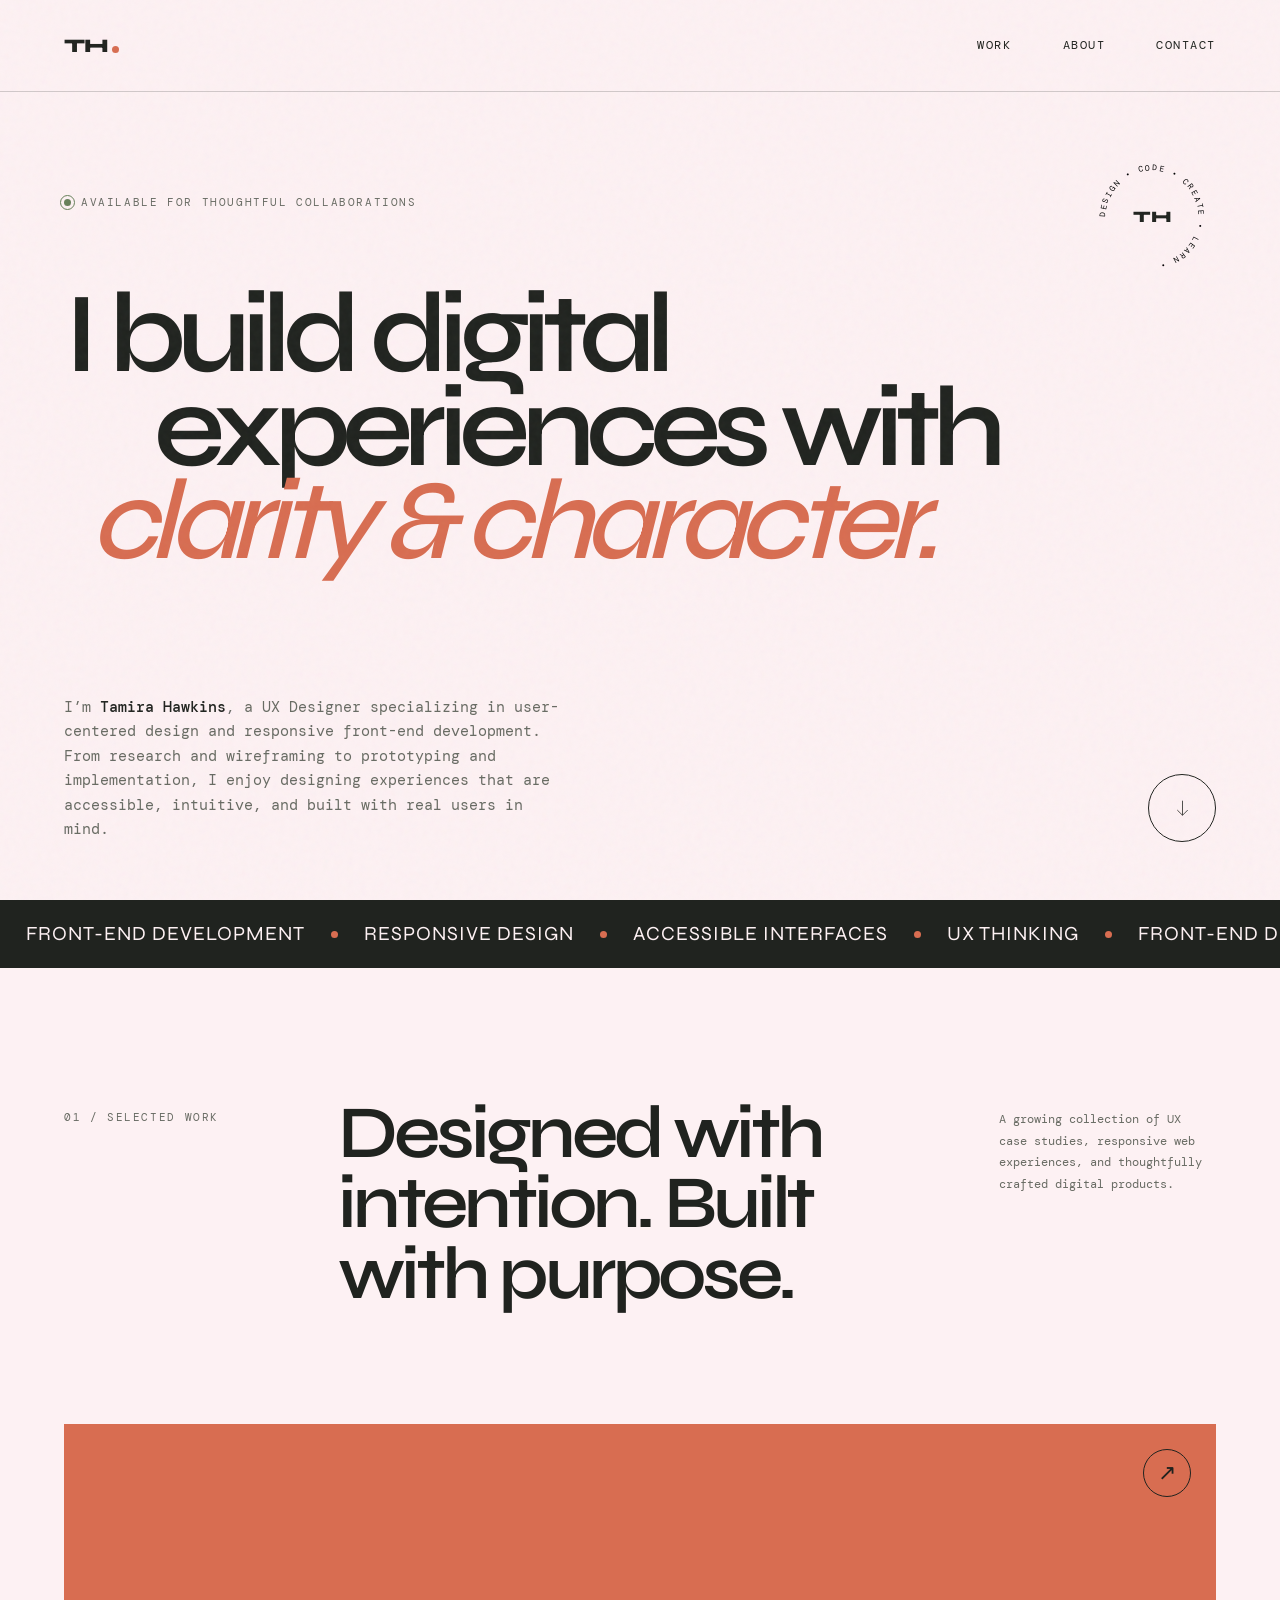
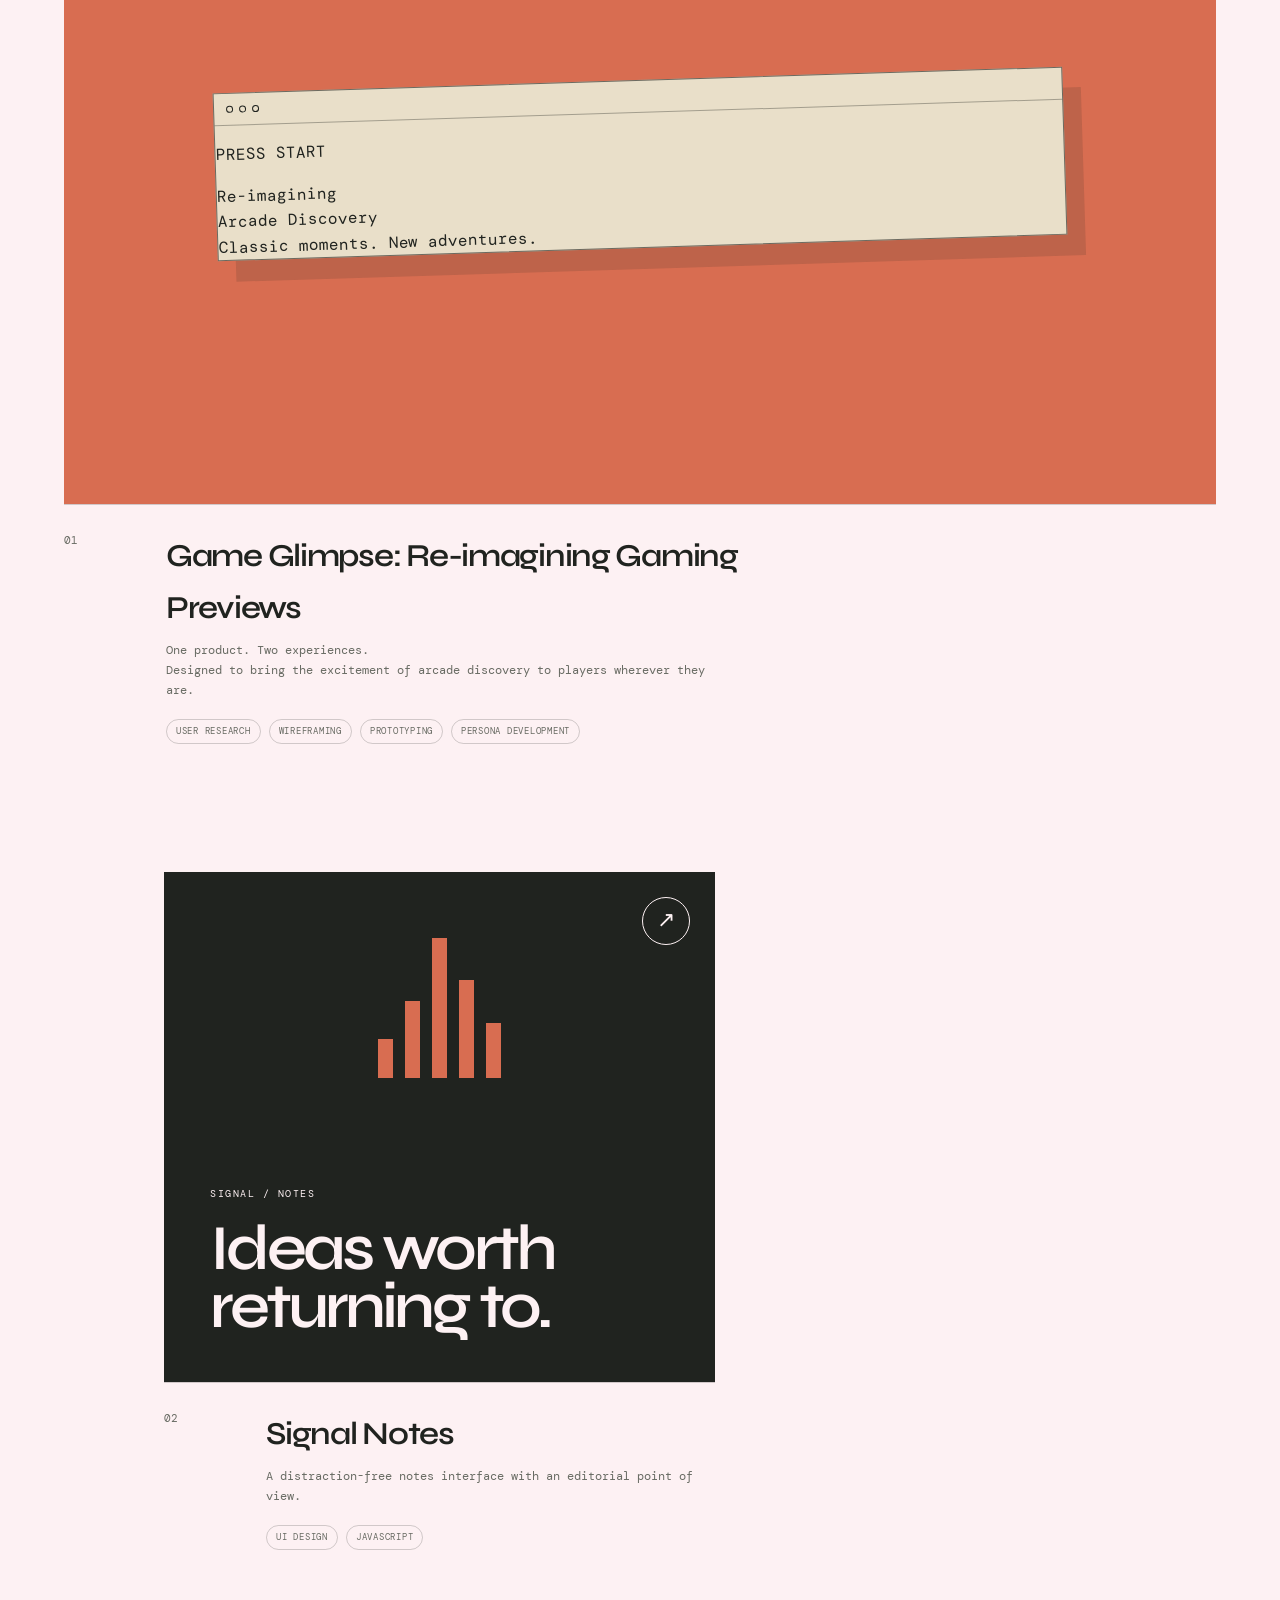
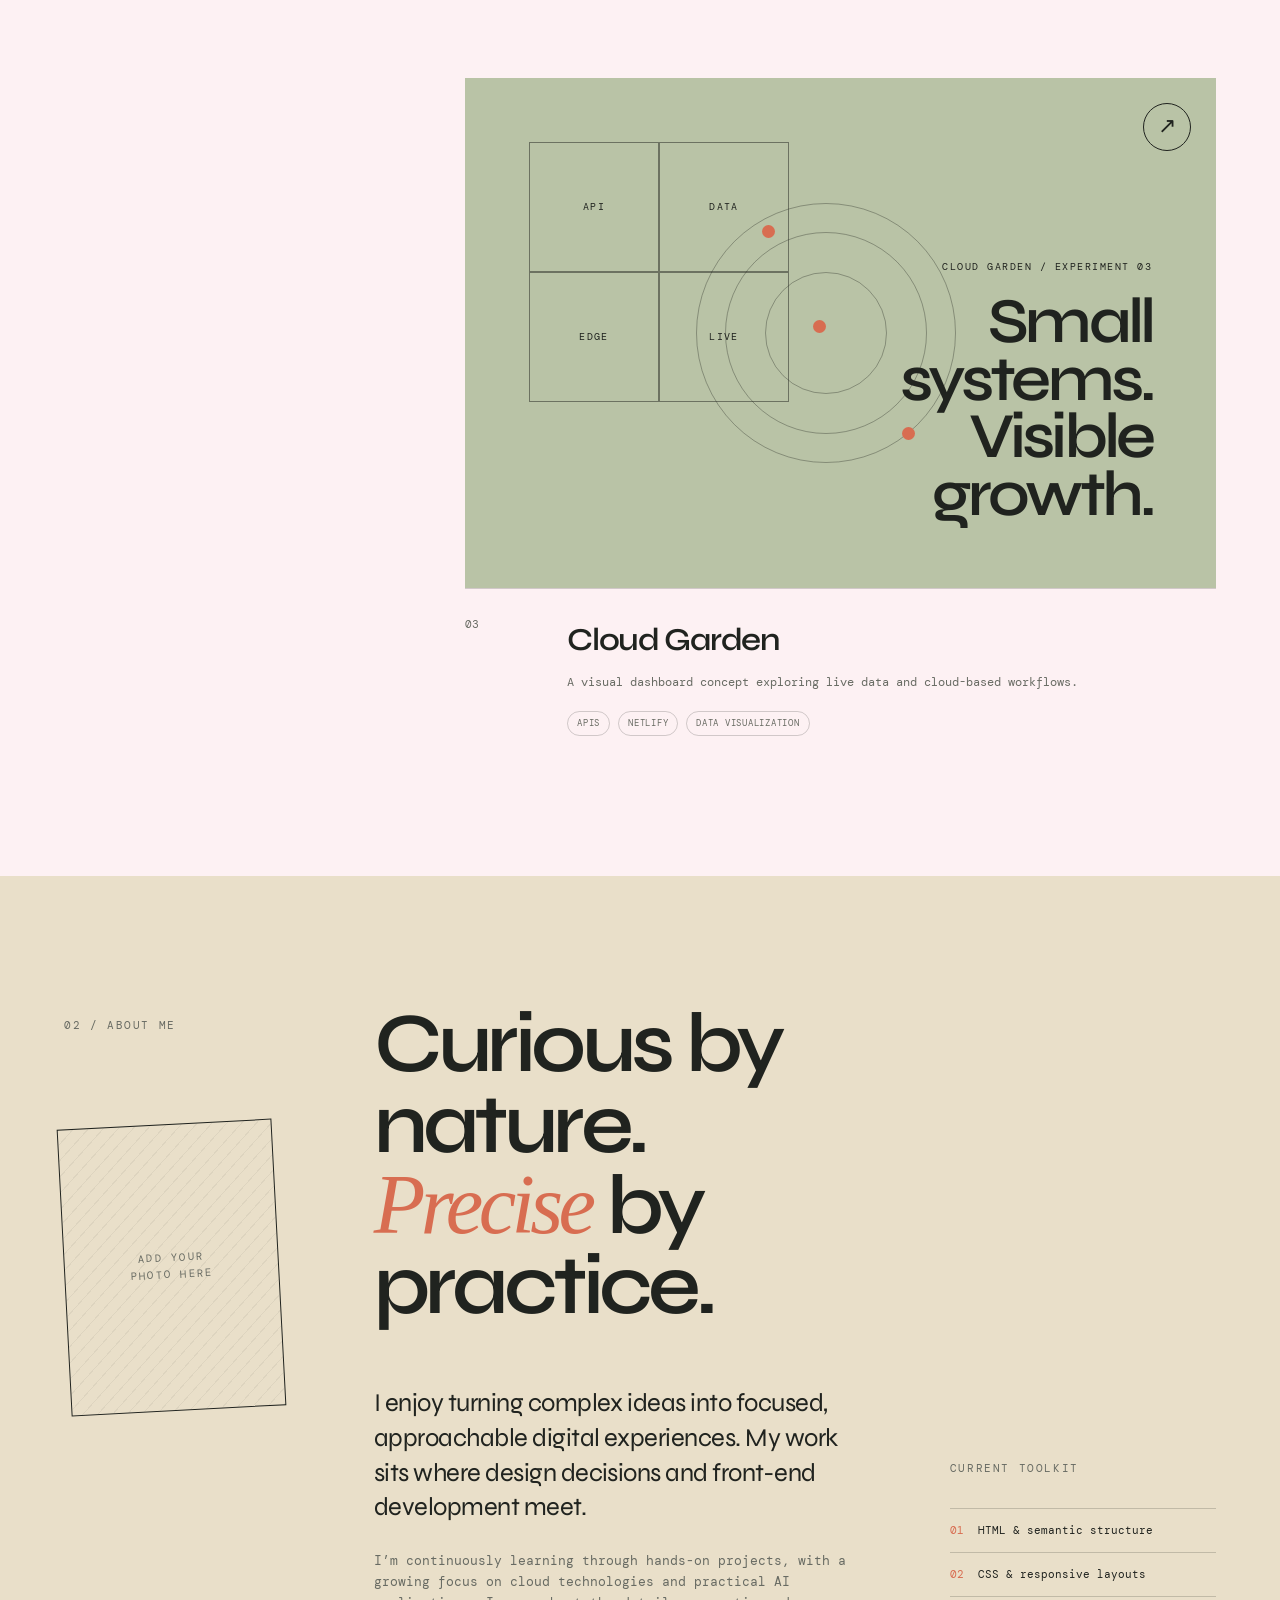
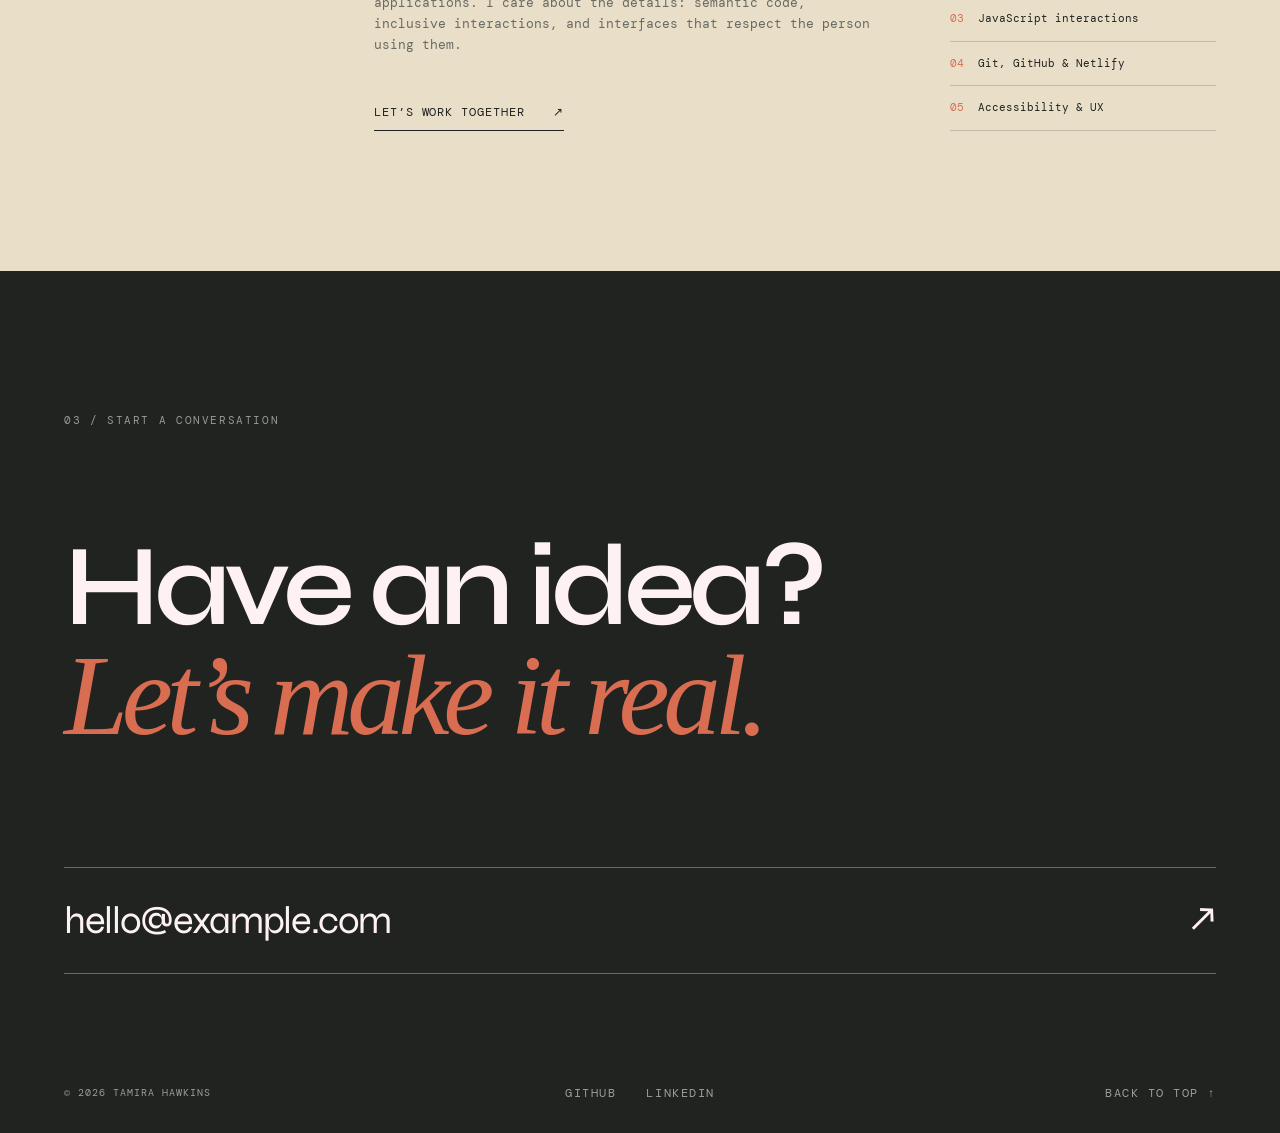
==== commit 93601fba: "Update index.html" ====
--- a/index.html
+++ b/index.html
@@ -5,7 +5,7 @@
     <meta name="viewport" content="width=device-width, initial-scale=1.0" />
     <meta
       name="description"
-      content="The portfolio of Tamira Hawkins, a front-end developer creating thoughtful and accessible digital experiences."
+      content="The portfolio of Tamira Hawkins, a user-focused, front-end developer creating thoughtful and accessible digital experiences."
     />
     <title>Tamira Hawkins — Front-End Developer</title>
     <link rel="preconnect" href="https://fonts.googleapis.com" />
--- a/styles.css
+++ b/styles.css
@@ -1,5 +1,5 @@
 :root {
-  --paper: #f2efe8;
+  --paper: #FDF1F3;
   --ink: #20231f;
   --muted: #686b63;
   --line: rgba(32, 35, 31, 0.2);
@@ -9,7 +9,7 @@
   --mono: "DM Mono", monospace;
   --display: "Syne", sans-serif;
   --header-height: 92px;
-   --paper-accent:#FCEEF2;
+   --paper-accent:#DFA6B8;
 }
 
 * {
